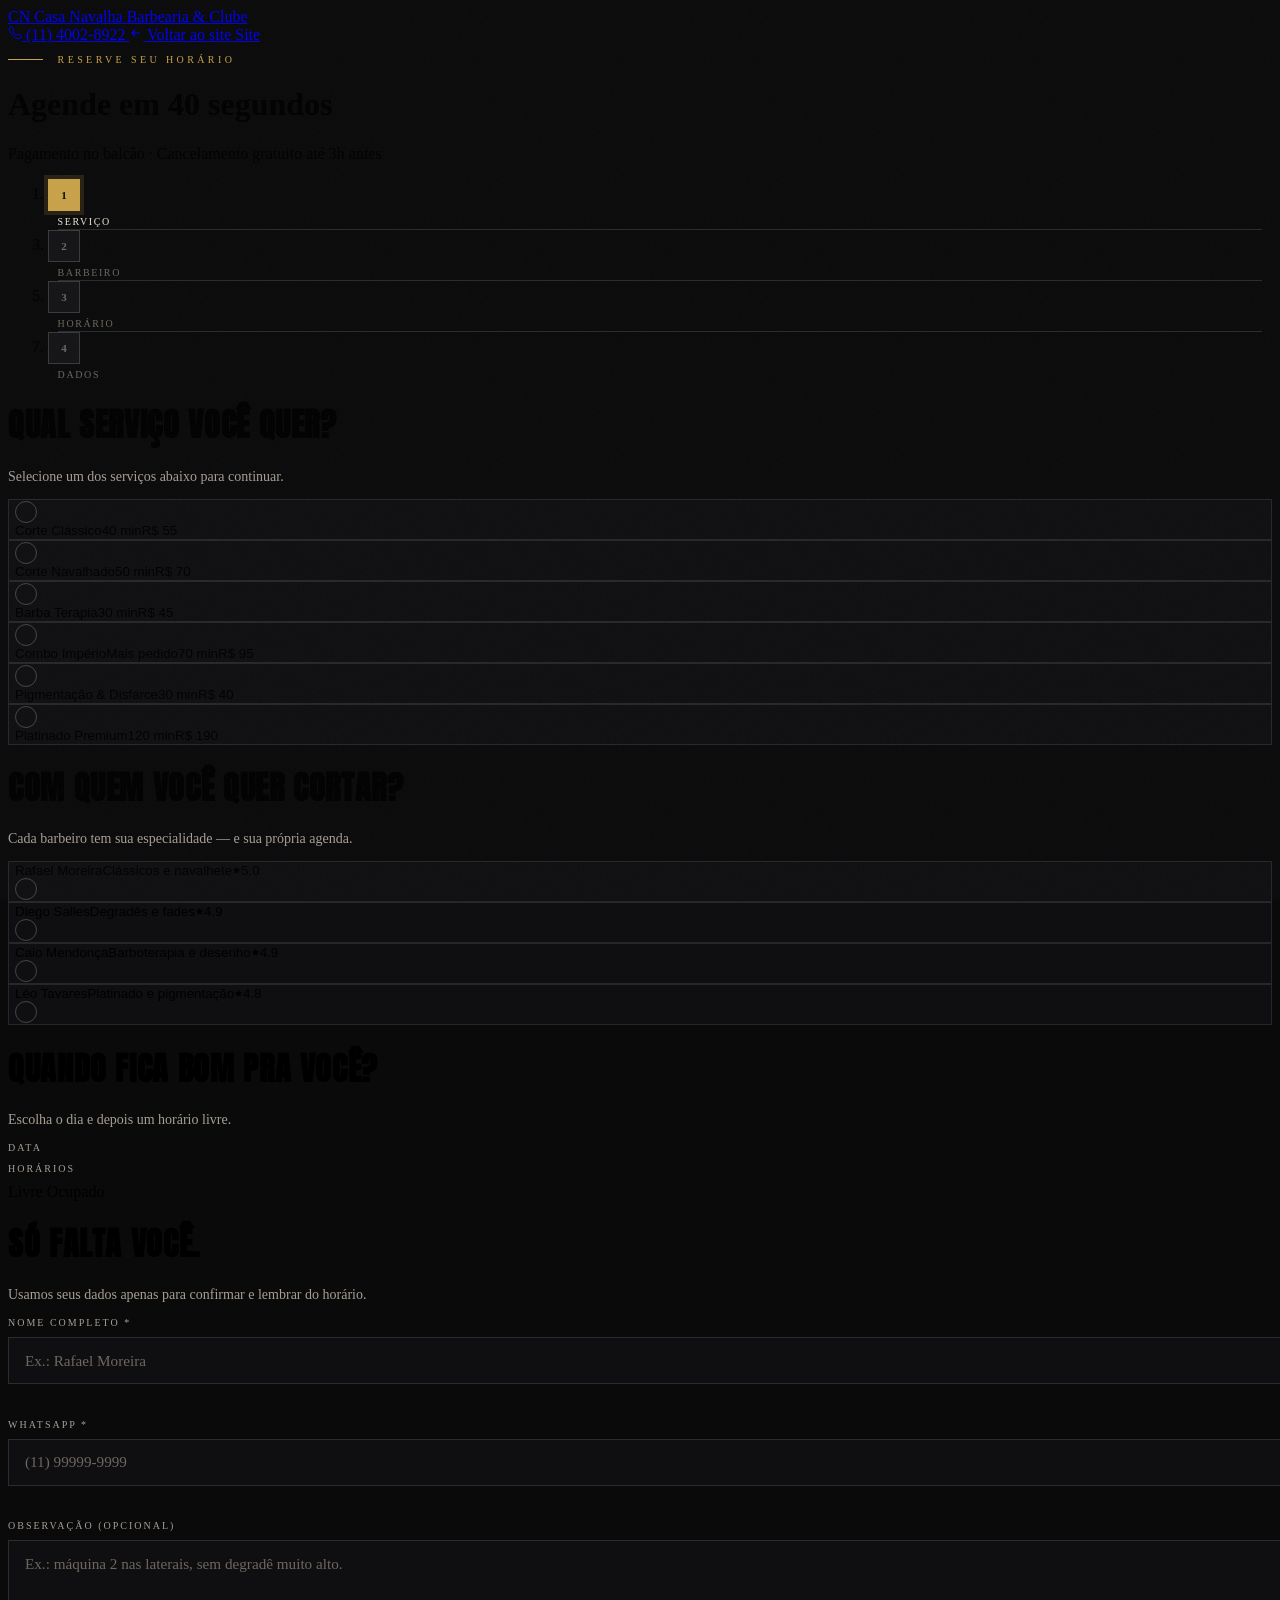
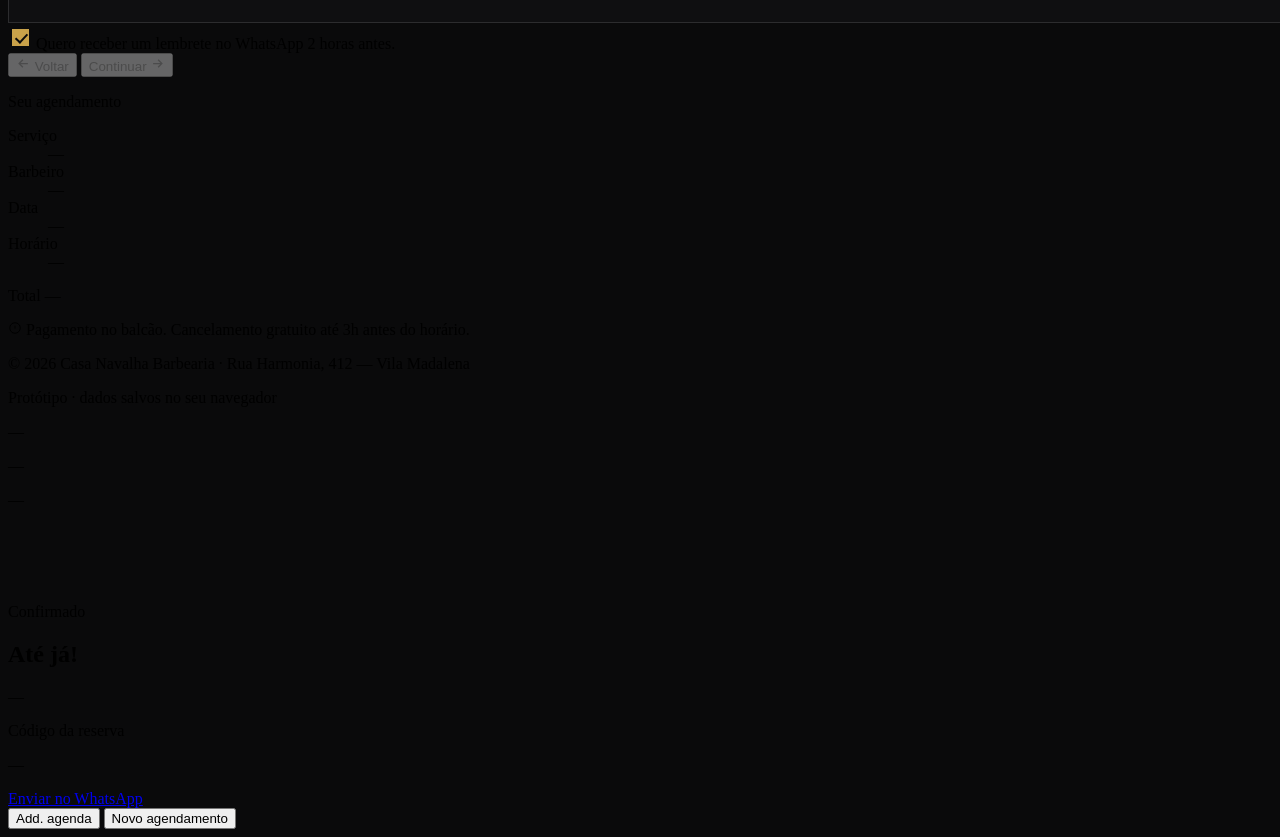
==== agendar.html @ e1ce0c09 "feat: adicionando erp" ====
<!DOCTYPE html>
<html lang="pt-BR" class="scroll-smooth">
<head>
<meta charset="UTF-8" />
<meta name="viewport" content="width=device-width, initial-scale=1, viewport-fit=cover" />
<meta name="theme-color" content="#0A0A0B" />

<title>Agendar horário — Casa Navalha</title>
<meta name="description" content="Reserve seu horário na Casa Navalha em menos de 40 segundos. Escolha serviço, barbeiro, dia e hora." />
<meta name="robots" content="noindex" />

<link rel="icon" href="data:image/svg+xml,%3Csvg xmlns='http://www.w3.org/2000/svg' viewBox='0 0 64 64'%3E%3Crect width='64' height='64' fill='%230A0A0B'/%3E%3Ctext x='32' y='45' font-family='Georgia,serif' font-size='32' font-weight='700' fill='%23C9A24A' text-anchor='middle'%3ECN%3C/text%3E%3C/svg%3E" />

<link rel="preconnect" href="https://fonts.googleapis.com" />
<link rel="preconnect" href="https://fonts.gstatic.com" crossorigin />
<link href="https://fonts.googleapis.com/css2?family=Anton&family=Cormorant+Garamond:ital,wght@0,400;0,600;1,400;1,600&family=Inter:wght@300;400;500;600;700&display=swap" rel="stylesheet" />

<script src="https://cdn.tailwindcss.com"></script>
<script>
  tailwind.config = {
    theme: {
      extend: {
        colors: {
          ink:  { DEFAULT: '#0A0A0B', 800: '#0F0F11', 700: '#141416', 600: '#1A191C', 500: '#232227' },
          bone: { DEFAULT: '#EDE6DA', dim: '#A79F94', faint: '#6E675E' },
          gold: { DEFAULT: '#C9A24A', light: '#E8CE8A', deep: '#8A6A22' },
          wine: '#5E241F'
        },
        fontFamily: {
          display: ['Anton', 'Haettenschweiler', 'Impact', 'sans-serif'],
          serif:   ['"Cormorant Garamond"', 'Georgia', 'serif'],
          sans:    ['Inter', 'system-ui', '-apple-system', 'sans-serif']
        },
        letterSpacing: { ultra: '0.34em', mega: '0.5em' },
        maxWidth: { shell: '1240px' }
      }
    }
  }
</script>

<link rel="stylesheet" href="assets/css/styles.css" />
</head>

<body class="bg-ink text-bone font-sans antialiased selection:bg-gold selection:text-ink">

<!-- ══════════════════════════════════════════════════════════════
     HEADER ENXUTO — a página de reserva não repete o menu do site
     ══════════════════════════════════════════════════════════════ -->
<header id="site-header" class="sticky top-0 z-50 bg-ink/90 backdrop-blur-md transition-all duration-500">
  <div class="pole h-[2px] w-full"></div>
  <div class="max-w-shell mx-auto px-5">
    <div class="flex items-center justify-between h-[70px] lg:h-[80px] gap-4">

      <a href="index.html" class="group flex items-center gap-3 shrink-0" aria-label="Voltar ao site da Casa Navalha">
        <span class="relative grid place-items-center w-10 h-10 border border-gold/40 group-hover:border-gold transition-colors">
          <span class="font-serif font-semibold text-gold text-lg leading-none">CN</span>
        </span>
        <span class="leading-none hidden sm:block">
          <span class="block font-display text-lg tracking-[0.14em] uppercase">Casa Navalha</span>
          <span class="block text-[9px] tracking-ultra uppercase text-bone-faint mt-1">Barbearia &amp; Clube</span>
        </span>
      </a>

      <div class="flex items-center gap-2 sm:gap-4">
        <a href="tel:+551140028922"
           class="hidden sm:inline-flex items-center gap-2 text-[11px] tracking-[0.18em] uppercase text-bone-dim hover:text-gold transition-colors">
          <svg width="14" height="14" viewBox="0 0 24 24" fill="none" stroke="currentColor" stroke-width="1.7"><path d="M22 16.9v3a2 2 0 01-2.2 2 19.8 19.8 0 01-8.6-3 19.5 19.5 0 01-6-6 19.8 19.8 0 01-3-8.7A2 2 0 014.1 2h3a2 2 0 012 1.7c.1 1 .4 1.9.7 2.8a2 2 0 01-.5 2.1L8.1 9.9a16 16 0 006 6l1.3-1.2a2 2 0 012.1-.5c.9.3 1.8.6 2.8.7a2 2 0 011.7 2z"/></svg>
          (11) 4002-8922
        </a>
        <a href="index.html"
           class="inline-flex items-center gap-2 px-4 py-2.5 border border-white/10 hover:border-gold/50 hover:text-gold text-[11px] tracking-[0.18em] uppercase text-bone-dim transition-colors">
          <svg width="14" height="14" viewBox="0 0 24 24" fill="none" stroke="currentColor" stroke-width="2"><path d="M19 12H5M11 18l-6-6 6-6"/></svg>
          <span class="hidden sm:inline">Voltar ao site</span>
          <span class="sm:hidden">Site</span>
        </a>
      </div>
    </div>
  </div>
  <div class="h-px bg-gradient-to-r from-transparent via-gold/25 to-transparent"></div>
</header>

<main class="relative overflow-hidden">
  <div class="absolute top-0 left-1/2 -translate-x-1/2 w-[900px] h-[800px] max-w-full rounded-full bg-gold/[0.045] blur-[130px] -z-10"></div>

  <div class="max-w-shell mx-auto px-5 py-12 lg:py-20">

    <!-- Título da página -->
    <div class="text-center max-w-2xl mx-auto mb-10 lg:mb-14">
      <p class="section-eyebrow justify-center">Reserve seu horário</p>
      <h1 class="font-display uppercase text-[clamp(2.2rem,6.5vw,4rem)] leading-[0.95] mt-5">
        Agende em <span class="text-gold">40 segundos</span>
      </h1>
      <p class="mt-5 text-sm text-bone-dim">
        Pagamento no balcão · Cancelamento gratuito até 3h antes
      </p>
    </div>

    <div class="grid lg:grid-cols-[1fr_360px] gap-6 lg:gap-8 items-start">

      <!-- ─── Coluna do formulário ───
           min-w-0 é essencial: sem isso o grid item assume min-width:auto
           e a faixa de datas estoura a largura em vez de rolar internamente. -->
      <div class="min-w-0 border border-white/10 bg-ink-700/60 backdrop-blur-sm">

        <!-- Trilha de progresso -->
        <div class="px-5 sm:px-8 pt-7 pb-6 border-b border-white/10">
          <ol id="stepper" class="flex items-center" aria-label="Etapas do agendamento"></ol>
        </div>

        <div class="px-5 sm:px-8 py-8 sm:py-10 min-h-[430px]">

          <!-- ETAPA 1 · Serviço -->
          <section class="step" data-step="1" aria-label="Etapa 1: escolha do serviço">
            <h2 class="step-title">Qual serviço você quer?</h2>
            <p class="step-sub">Selecione um dos serviços abaixo para continuar.</p>
            <div id="svc-list" class="mt-7 grid gap-2.5"></div>
          </section>

          <!-- ETAPA 2 · Barbeiro -->
          <section class="step hidden" data-step="2" aria-label="Etapa 2: escolha do barbeiro">
            <h2 class="step-title">Com quem você quer cortar?</h2>
            <p class="step-sub">Cada barbeiro tem sua especialidade — e sua própria agenda.</p>
            <div id="barber-list" class="mt-7 grid sm:grid-cols-2 gap-3"></div>
          </section>

          <!-- ETAPA 3 · Data e horário -->
          <section class="step hidden" data-step="3" aria-label="Etapa 3: data e horário">
            <h2 class="step-title">Quando fica bom pra você?</h2>
            <p class="step-sub" id="slot-sub">Escolha o dia e depois um horário livre.</p>

            <div class="mt-7">
              <p class="field-label">Data</p>
              <div id="date-strip" class="mt-3 flex gap-2.5 overflow-x-auto no-scrollbar snap-x pb-2 -mx-1 px-1"></div>
            </div>

            <div class="mt-8">
              <div class="flex items-center justify-between flex-wrap gap-3">
                <p class="field-label">Horários</p>
                <div class="flex items-center gap-4 text-[10px] tracking-[0.15em] uppercase text-bone-faint">
                  <span class="flex items-center gap-1.5"><i class="w-2.5 h-2.5 border border-gold/60"></i>Livre</span>
                  <span class="flex items-center gap-1.5"><i class="w-2.5 h-2.5 bg-white/10"></i>Ocupado</span>
                </div>
              </div>
              <div id="slot-grid" class="mt-3 grid grid-cols-3 sm:grid-cols-4 lg:grid-cols-5 gap-2"></div>
            </div>
          </section>

          <!-- ETAPA 4 · Dados do cliente -->
          <section class="step hidden" data-step="4" aria-label="Etapa 4: seus dados">
            <h2 class="step-title">Só falta você.</h2>
            <p class="step-sub">Usamos seus dados apenas para confirmar e lembrar do horário.</p>

            <form id="client-form" class="mt-7 grid gap-5" novalidate>
              <div>
                <label for="f-nome" class="field-label">Nome completo <span class="text-gold">*</span></label>
                <input id="f-nome" name="nome" type="text" autocomplete="name" placeholder="Ex.: Rafael Moreira" class="field" />
                <p class="field-error" data-error-for="nome"></p>
              </div>

              <div>
                <label for="f-tel" class="field-label">WhatsApp <span class="text-gold">*</span></label>
                <input id="f-tel" name="telefone" type="tel" inputmode="numeric" autocomplete="tel"
                       placeholder="(11) 99999-9999" maxlength="15" class="field" />
                <p class="field-error" data-error-for="telefone"></p>
              </div>

              <div>
                <label for="f-obs" class="field-label">Observação <span class="text-bone-faint normal-case tracking-normal">(opcional)</span></label>
                <textarea id="f-obs" name="obs" rows="3" placeholder="Ex.: máquina 2 nas laterais, sem degradê muito alto." class="field resize-none"></textarea>
              </div>

              <label class="flex items-start gap-3 cursor-pointer group">
                <input type="checkbox" id="f-lembrete" checked class="check-mark" />
                <span class="text-sm text-bone-dim group-hover:text-bone transition-colors">
                  Quero receber um lembrete no WhatsApp 2 horas antes.
                </span>
              </label>
            </form>
          </section>
        </div>

        <!-- Navegação do fluxo -->
        <div class="px-5 sm:px-8 py-5 border-t border-white/10 flex items-center justify-between gap-4">
          <button type="button" id="btn-prev"
                  class="inline-flex items-center gap-2 px-5 py-3 text-[11px] tracking-[0.2em] uppercase text-bone-dim hover:text-bone disabled:opacity-25 disabled:pointer-events-none transition-colors">
            <svg width="15" height="15" viewBox="0 0 24 24" fill="none" stroke="currentColor" stroke-width="2"><path d="M19 12H5M11 18l-6-6 6-6"/></svg>
            Voltar
          </button>

          <button type="button" id="btn-next"
                  class="btn-gold inline-flex items-center gap-2.5 px-7 py-3.5 bg-gold text-ink font-semibold text-[11px] tracking-[0.2em] uppercase disabled:opacity-30 disabled:pointer-events-none">
            <span id="btn-next-label">Continuar</span>
            <svg width="15" height="15" viewBox="0 0 24 24" fill="none" stroke="currentColor" stroke-width="2"><path d="M5 12h14M13 6l6 6-6 6"/></svg>
          </button>
        </div>
      </div>

      <!-- ─── Resumo lateral (desktop) ─── -->
      <aside class="hidden lg:block sticky top-28 border border-gold/20 bg-ink-800">
        <div class="pole h-[3px] w-full"></div>
        <div class="p-7">
          <p class="text-[10px] tracking-ultra uppercase text-gold mb-6">Seu agendamento</p>
          <dl id="summary" class="grid gap-4 text-sm"></dl>

          <div class="mt-7 pt-6 border-t border-dashed border-white/15 flex items-end justify-between">
            <span class="text-[10px] tracking-[0.2em] uppercase text-bone-faint">Total</span>
            <span id="summary-total" class="font-display text-3xl text-gold">—</span>
          </div>

          <p class="mt-6 flex items-start gap-2.5 text-xs text-bone-faint leading-relaxed">
            <svg class="shrink-0 mt-0.5 text-gold" width="14" height="14" viewBox="0 0 24 24" fill="none" stroke="currentColor" stroke-width="1.7"><circle cx="12" cy="12" r="9"/><path d="M12 8v5M12 16.5v.01"/></svg>
            Pagamento no balcão. Cancelamento gratuito até 3h antes do horário.
          </p>
        </div>
      </aside>
    </div>
  </div>
</main>

<!-- Rodapé enxuto -->
<footer class="border-t border-white/10 bg-ink mt-8">
  <div class="max-w-shell mx-auto px-5 py-8 flex flex-col sm:flex-row items-center justify-between gap-4 text-[11px] text-bone-faint">
    <p>© <span id="year">2026</span> Casa Navalha Barbearia · Rua Harmonia, 412 — Vila Madalena</p>
    <p class="tracking-[0.14em] uppercase">Protótipo · dados salvos no seu navegador</p>
  </div>
</footer>

<!-- Barra-resumo fixa (mobile) -->
<div id="booking-bar" class="fixed bottom-0 inset-x-0 z-30 lg:hidden translate-y-full transition-transform duration-500 bg-ink-700/95 backdrop-blur-md border-t border-gold/25">
  <div class="px-5 py-3 flex items-center justify-between gap-4">
    <div class="min-w-0">
      <p id="bar-title" class="text-xs text-bone truncate">—</p>
      <p id="bar-sub" class="text-[10px] tracking-[0.15em] uppercase text-bone-faint truncate mt-0.5">—</p>
    </div>
    <span id="bar-total" class="font-display text-xl text-gold shrink-0">—</span>
  </div>
</div>

<!-- ══════════════════════════════════════════════════════════════
     MODAL DE CONFIRMAÇÃO
     ══════════════════════════════════════════════════════════════ -->
<div id="confirm-modal" class="overlay fixed inset-0 z-[60] hidden" role="dialog" aria-modal="true" aria-labelledby="confirm-title">
  <div class="absolute inset-0 bg-ink/90 backdrop-blur-md" data-close-modal></div>

  <div class="relative h-full grid place-items-center p-4 overflow-y-auto">
    <div id="confirm-card" class="relative w-full max-w-md border border-gold/30 bg-ink-800 opacity-0 translate-y-6 scale-[0.97] transition-all duration-500 my-auto">
      <div class="pole h-[3px] w-full"></div>

      <!-- Partículas douradas do "sucesso" -->
      <div id="burst" class="pointer-events-none absolute top-20 left-1/2 -translate-x-1/2"></div>

      <div class="p-7 sm:p-9 text-center">
        <!-- Selo de sucesso animado -->
        <svg id="success-seal" class="mx-auto mb-6" width="74" height="74" viewBox="0 0 74 74" fill="none" aria-hidden="true">
          <circle class="ring" cx="37" cy="37" r="33" stroke="#C9A24A" stroke-width="1.5" stroke-linecap="round" />
          <path class="tick" d="M24 38.5l9 9 17.5-19" stroke="#C9A24A" stroke-width="2.6" stroke-linecap="round" stroke-linejoin="round" />
        </svg>

        <p class="text-[10px] tracking-ultra uppercase text-gold mb-3">Confirmado</p>
        <h2 id="confirm-title" class="font-display uppercase text-3xl sm:text-4xl leading-none mb-3">Até já!</h2>
        <p class="text-sm text-bone-dim leading-relaxed mb-7" id="confirm-msg">—</p>

        <dl id="confirm-details" class="text-left grid gap-3 text-sm border-y border-dashed border-white/15 py-6 mb-6"></dl>

        <p class="text-[10px] tracking-[0.2em] uppercase text-bone-faint">Código da reserva</p>
        <p id="confirm-code" class="font-display text-2xl tracking-[0.2em] text-gold mt-1.5 mb-7">—</p>

        <div class="grid gap-2.5">
          <a id="confirm-wa" href="#" target="_blank" rel="noopener"
             class="btn-gold inline-flex items-center justify-center gap-2.5 px-6 py-3.5 bg-gold text-ink font-semibold text-[11px] tracking-[0.2em] uppercase">
            Enviar no WhatsApp
          </a>
          <div class="grid grid-cols-2 gap-2.5">
            <button type="button" id="confirm-ics"
                    class="px-4 py-3 border border-white/15 hover:border-gold/50 text-[10px] tracking-[0.18em] uppercase text-bone-dim hover:text-bone transition-colors">
              Add. agenda
            </button>
            <button type="button" data-close-modal
                    class="px-4 py-3 border border-white/15 hover:border-gold/50 text-[10px] tracking-[0.18em] uppercase text-bone-dim hover:text-bone transition-colors">
              Novo agendamento
            </button>
          </div>
        </div>
      </div>
    </div>
  </div>
</div>

<!-- Área de notificações (toasts) -->
<div id="toasts" class="fixed bottom-5 left-1/2 -translate-x-1/2 z-[70] w-[min(94vw,26rem)] grid gap-2 pointer-events-none"></div>

<!-- ── Scripts do agendamento ── -->
<script src="assets/js/data.js"></script>
<script src="assets/js/store.js"></script>
<script src="assets/js/ui.js"></script>
<script src="assets/js/booking.js"></script>
<script>
  document.addEventListener('DOMContentLoaded', function () {
    CN.ui.init();       /* header, lazy, toasts, reveal */
    CN.booking.init();  /* fluxo de 4 etapas */
  });
</script>
</body>
</html>
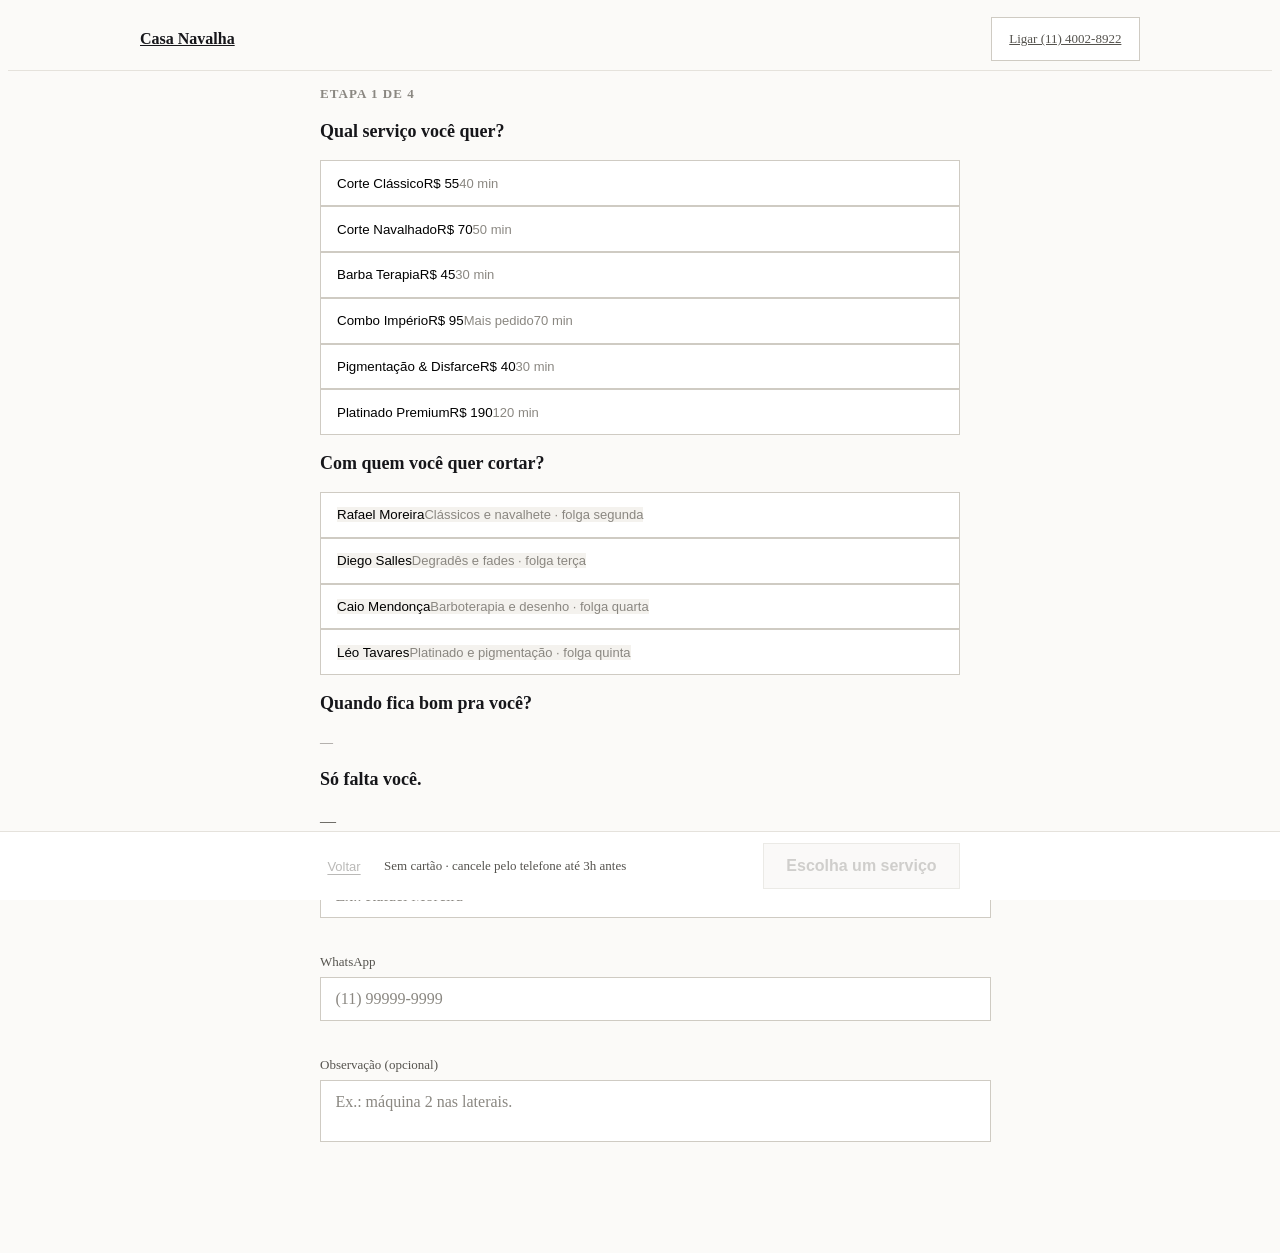
==== commit ac9e18e3: "FIX: correções em ui/ux" ====
--- a/agendar.html
+++ b/agendar.html
@@ -1,38 +1,31 @@
 <!DOCTYPE html>
-<html lang="pt-BR" class="scroll-smooth">
+<html lang="pt-BR">
 <head>
 <meta charset="UTF-8" />
 <meta name="viewport" content="width=device-width, initial-scale=1, viewport-fit=cover" />
-<meta name="theme-color" content="#0A0A0B" />
+<meta name="theme-color" content="#FBFAF8" />
 
 <title>Agendar horário — Casa Navalha</title>
-<meta name="description" content="Reserve seu horário na Casa Navalha em menos de 40 segundos. Escolha serviço, barbeiro, dia e hora." />
+<meta name="description" content="Reserve seu horário na Casa Navalha: escolha serviço, barbeiro, dia e hora." />
 <meta name="robots" content="noindex" />
 
-<link rel="icon" href="data:image/svg+xml,%3Csvg xmlns='http://www.w3.org/2000/svg' viewBox='0 0 64 64'%3E%3Crect width='64' height='64' fill='%230A0A0B'/%3E%3Ctext x='32' y='45' font-family='Georgia,serif' font-size='32' font-weight='700' fill='%23C9A24A' text-anchor='middle'%3ECN%3C/text%3E%3C/svg%3E" />
+<link rel="icon" href="data:image/svg+xml,%3Csvg xmlns='http://www.w3.org/2000/svg' viewBox='0 0 64 64'%3E%3Crect width='64' height='64' fill='%23FBFAF8'/%3E%3Ctext x='32' y='44' font-family='Inter,Helvetica,sans-serif' font-size='30' font-weight='600' fill='%2316161A' text-anchor='middle'%3ECN%3C/text%3E%3C/svg%3E" />
 
+<!-- O agendamento não carrega a serifada: é um formulário, não
+     uma vitrine. Uma família só. -->
 <link rel="preconnect" href="https://fonts.googleapis.com" />
 <link rel="preconnect" href="https://fonts.gstatic.com" crossorigin />
-<link href="https://fonts.googleapis.com/css2?family=Anton&family=Cormorant+Garamond:ital,wght@0,400;0,600;1,400;1,600&family=Inter:wght@300;400;500;600;700&display=swap" rel="stylesheet" />
+<link href="https://fonts.googleapis.com/css2?family=Inter:wght@400;500;600&display=swap" rel="stylesheet" />
 
 <script src="https://cdn.tailwindcss.com"></script>
 <script>
+  /* Tailwind só para layout; a aparência vem de assets/css/styles.css */
   tailwind.config = {
     theme: {
       extend: {
-        colors: {
-          ink:  { DEFAULT: '#0A0A0B', 800: '#0F0F11', 700: '#141416', 600: '#1A191C', 500: '#232227' },
-          bone: { DEFAULT: '#EDE6DA', dim: '#A79F94', faint: '#6E675E' },
-          gold: { DEFAULT: '#C9A24A', light: '#E8CE8A', deep: '#8A6A22' },
-          wine: '#5E241F'
-        },
         fontFamily: {
-          display: ['Anton', 'Haettenschweiler', 'Impact', 'sans-serif'],
-          serif:   ['"Cormorant Garamond"', 'Georgia', 'serif'],
-          sans:    ['Inter', 'system-ui', '-apple-system', 'sans-serif']
-        },
-        letterSpacing: { ultra: '0.34em', mega: '0.5em' },
-        maxWidth: { shell: '1240px' }
+          sans: ['Inter', 'system-ui', '-apple-system', 'Segoe UI', 'sans-serif']
+        }
       }
     }
   }
@@ -41,245 +34,127 @@
 <link rel="stylesheet" href="assets/css/styles.css" />
 </head>
 
-<body class="bg-ink text-bone font-sans antialiased selection:bg-gold selection:text-ink">
+<body class="font-sans antialiased">
 
 <!-- ══════════════════════════════════════════════════════════════
-     HEADER ENXUTO — a página de reserva não repete o menu do site
+     CABEÇALHO
+     A marca (que volta ao site) e o telefone. O telefone fica
+     visível e rotulado: a página promete cancelamento até 3h antes
+     e não existe rota de cancelamento no site — ligar É o
+     mecanismo dessa promessa.
      ══════════════════════════════════════════════════════════════ -->
-<header id="site-header" class="sticky top-0 z-50 bg-ink/90 backdrop-blur-md transition-all duration-500">
-  <div class="pole h-[2px] w-full"></div>
-  <div class="max-w-shell mx-auto px-5">
-    <div class="flex items-center justify-between h-[70px] lg:h-[80px] gap-4">
-
-      <a href="index.html" class="group flex items-center gap-3 shrink-0" aria-label="Voltar ao site da Casa Navalha">
-        <span class="relative grid place-items-center w-10 h-10 border border-gold/40 group-hover:border-gold transition-colors">
-          <span class="font-serif font-semibold text-gold text-lg leading-none">CN</span>
-        </span>
-        <span class="leading-none hidden sm:block">
-          <span class="block font-display text-lg tracking-[0.14em] uppercase">Casa Navalha</span>
-          <span class="block text-[9px] tracking-ultra uppercase text-bone-faint mt-1">Barbearia &amp; Clube</span>
-        </span>
-      </a>
-
-      <div class="flex items-center gap-2 sm:gap-4">
-        <a href="tel:+551140028922"
-           class="hidden sm:inline-flex items-center gap-2 text-[11px] tracking-[0.18em] uppercase text-bone-dim hover:text-gold transition-colors">
-          <svg width="14" height="14" viewBox="0 0 24 24" fill="none" stroke="currentColor" stroke-width="1.7"><path d="M22 16.9v3a2 2 0 01-2.2 2 19.8 19.8 0 01-8.6-3 19.5 19.5 0 01-6-6 19.8 19.8 0 01-3-8.7A2 2 0 014.1 2h3a2 2 0 012 1.7c.1 1 .4 1.9.7 2.8a2 2 0 01-.5 2.1L8.1 9.9a16 16 0 006 6l1.3-1.2a2 2 0 012.1-.5c.9.3 1.8.6 2.8.7a2 2 0 011.7 2z"/></svg>
-          (11) 4002-8922
-        </a>
-        <a href="index.html"
-           class="inline-flex items-center gap-2 px-4 py-2.5 border border-white/10 hover:border-gold/50 hover:text-gold text-[11px] tracking-[0.18em] uppercase text-bone-dim transition-colors">
-          <svg width="14" height="14" viewBox="0 0 24 24" fill="none" stroke="currentColor" stroke-width="2"><path d="M19 12H5M11 18l-6-6 6-6"/></svg>
-          <span class="hidden sm:inline">Voltar ao site</span>
-          <span class="sm:hidden">Site</span>
-        </a>
-      </div>
-    </div>
+<header class="topo">
+  <div class="topo__interno">
+    <a href="index.html" class="marca">Casa Navalha</a>
+    <a href="tel:+551140028922" class="btn tnum">Ligar (11) 4002-8922</a>
   </div>
-  <div class="h-px bg-gradient-to-r from-transparent via-gold/25 to-transparent"></div>
 </header>
 
-<main class="relative overflow-hidden">
-  <div class="absolute top-0 left-1/2 -translate-x-1/2 w-[900px] h-[800px] max-w-full rounded-full bg-gold/[0.045] blur-[130px] -z-10"></div>
+<main class="shell shell--estreito com-barra pt-8">
 
-  <div class="max-w-shell mx-auto px-5 py-12 lg:py-20">
+  <p class="rotulo" id="etapa-contador">Etapa 1 de 4</p>
 
-    <!-- Título da página -->
-    <div class="text-center max-w-2xl mx-auto mb-10 lg:mb-14">
-      <p class="section-eyebrow justify-center">Reserve seu horário</p>
-      <h1 class="font-display uppercase text-[clamp(2.2rem,6.5vw,4rem)] leading-[0.95] mt-5">
-        Agende em <span class="text-gold">40 segundos</span>
-      </h1>
-      <p class="mt-5 text-sm text-bone-dim">
-        Pagamento no balcão · Cancelamento gratuito até 3h antes
-      </p>
-    </div>
+  <!-- ETAPA 1 · Serviço -->
+  <section class="step mt-3" data-step="1" aria-label="Etapa 1: escolha do serviço">
+    <h1 class="pergunta">Qual serviço você quer?</h1>
+    <div id="svc-list" class="mt-5 grid gap-2"></div>
+  </section>
 
-    <div class="grid lg:grid-cols-[1fr_360px] gap-6 lg:gap-8 items-start">
+  <!-- ETAPA 2 · Barbeiro -->
+  <section class="step hidden mt-3" data-step="2" aria-label="Etapa 2: escolha do barbeiro">
+    <h1 class="pergunta">Com quem você quer cortar?</h1>
+    <div id="barber-list" class="mt-5 grid gap-2"></div>
+  </section>
 
-      <!-- ─── Coluna do formulário ───
-           min-w-0 é essencial: sem isso o grid item assume min-width:auto
-           e a faixa de datas estoura a largura em vez de rolar internamente. -->
-      <div class="min-w-0 border border-white/10 bg-ink-700/60 backdrop-blur-sm">
+  <!-- ETAPA 3 · Data e horário -->
+  <section class="step hidden mt-3" data-step="3" aria-label="Etapa 3: data e horário">
+    <h1 class="pergunta" id="pergunta-horario">Quando fica bom pra você?</h1>
 
-        <!-- Trilha de progresso -->
-        <div class="px-5 sm:px-8 pt-7 pb-6 border-b border-white/10">
-          <ol id="stepper" class="flex items-center" aria-label="Etapas do agendamento"></ol>
-        </div>
+    <!-- Serviço e duração: a etapa 1 está oculta quando esta renderiza,
+         então este é o único lugar onde o cliente vê quanto tempo o
+         serviço trava — e serviços vão de 30 a 120 min. -->
+    <p class="fraco mt-1" id="slot-sub">—</p>
 
-        <div class="px-5 sm:px-8 py-8 sm:py-10 min-h-[430px]">
+    <div id="date-strip" class="mt-5 flex gap-2 overflow-x-auto no-scrollbar snap-x pb-1"></div>
+    <div id="slot-grid" class="mt-5 grid grid-cols-3 sm:grid-cols-4 gap-2"></div>
+  </section>
 
-          <!-- ETAPA 1 · Serviço -->
-          <section class="step" data-step="1" aria-label="Etapa 1: escolha do serviço">
-            <h2 class="step-title">Qual serviço você quer?</h2>
-            <p class="step-sub">Selecione um dos serviços abaixo para continuar.</p>
-            <div id="svc-list" class="mt-7 grid gap-2.5"></div>
-          </section>
+  <!-- ETAPA 4 · Dados do cliente -->
+  <section class="step hidden mt-3" data-step="4" aria-label="Etapa 4: seus dados">
+    <h1 class="pergunta">Só falta você.</h1>
 
-          <!-- ETAPA 2 · Barbeiro -->
-          <section class="step hidden" data-step="2" aria-label="Etapa 2: escolha do barbeiro">
-            <h2 class="step-title">Com quem você quer cortar?</h2>
-            <p class="step-sub">Cada barbeiro tem sua especialidade — e sua própria agenda.</p>
-            <div id="barber-list" class="mt-7 grid sm:grid-cols-2 gap-3"></div>
-          </section>
+    <!-- A revisão completa aparece uma vez, no único momento em que
+         revisar é uma decisão. Antes ela ficava permanente numa
+         coluna lateral e repetida numa barra fixa. -->
+    <p class="apoio mt-2" id="revisao">—</p>
 
-          <!-- ETAPA 3 · Data e horário -->
-          <section class="step hidden" data-step="3" aria-label="Etapa 3: data e horário">
-            <h2 class="step-title">Quando fica bom pra você?</h2>
-            <p class="step-sub" id="slot-sub">Escolha o dia e depois um horário livre.</p>
-
-            <div class="mt-7">
-              <p class="field-label">Data</p>
-              <div id="date-strip" class="mt-3 flex gap-2.5 overflow-x-auto no-scrollbar snap-x pb-2 -mx-1 px-1"></div>
-            </div>
-
-            <div class="mt-8">
-              <div class="flex items-center justify-between flex-wrap gap-3">
-                <p class="field-label">Horários</p>
-                <div class="flex items-center gap-4 text-[10px] tracking-[0.15em] uppercase text-bone-faint">
-                  <span class="flex items-center gap-1.5"><i class="w-2.5 h-2.5 border border-gold/60"></i>Livre</span>
-                  <span class="flex items-center gap-1.5"><i class="w-2.5 h-2.5 bg-white/10"></i>Ocupado</span>
-                </div>
-              </div>
-              <div id="slot-grid" class="mt-3 grid grid-cols-3 sm:grid-cols-4 lg:grid-cols-5 gap-2"></div>
-            </div>
-          </section>
-
-          <!-- ETAPA 4 · Dados do cliente -->
-          <section class="step hidden" data-step="4" aria-label="Etapa 4: seus dados">
-            <h2 class="step-title">Só falta você.</h2>
-            <p class="step-sub">Usamos seus dados apenas para confirmar e lembrar do horário.</p>
-
-            <form id="client-form" class="mt-7 grid gap-5" novalidate>
-              <div>
-                <label for="f-nome" class="field-label">Nome completo <span class="text-gold">*</span></label>
-                <input id="f-nome" name="nome" type="text" autocomplete="name" placeholder="Ex.: Rafael Moreira" class="field" />
-                <p class="field-error" data-error-for="nome"></p>
-              </div>
-
-              <div>
-                <label for="f-tel" class="field-label">WhatsApp <span class="text-gold">*</span></label>
-                <input id="f-tel" name="telefone" type="tel" inputmode="numeric" autocomplete="tel"
-                       placeholder="(11) 99999-9999" maxlength="15" class="field" />
-                <p class="field-error" data-error-for="telefone"></p>
-              </div>
-
-              <div>
-                <label for="f-obs" class="field-label">Observação <span class="text-bone-faint normal-case tracking-normal">(opcional)</span></label>
-                <textarea id="f-obs" name="obs" rows="3" placeholder="Ex.: máquina 2 nas laterais, sem degradê muito alto." class="field resize-none"></textarea>
-              </div>
-
-              <label class="flex items-start gap-3 cursor-pointer group">
-                <input type="checkbox" id="f-lembrete" checked class="check-mark" />
-                <span class="text-sm text-bone-dim group-hover:text-bone transition-colors">
-                  Quero receber um lembrete no WhatsApp 2 horas antes.
-                </span>
-              </label>
-            </form>
-          </section>
-        </div>
-
-        <!-- Navegação do fluxo -->
-        <div class="px-5 sm:px-8 py-5 border-t border-white/10 flex items-center justify-between gap-4">
-          <button type="button" id="btn-prev"
-                  class="inline-flex items-center gap-2 px-5 py-3 text-[11px] tracking-[0.2em] uppercase text-bone-dim hover:text-bone disabled:opacity-25 disabled:pointer-events-none transition-colors">
-            <svg width="15" height="15" viewBox="0 0 24 24" fill="none" stroke="currentColor" stroke-width="2"><path d="M19 12H5M11 18l-6-6 6-6"/></svg>
-            Voltar
-          </button>
-
-          <button type="button" id="btn-next"
-                  class="btn-gold inline-flex items-center gap-2.5 px-7 py-3.5 bg-gold text-ink font-semibold text-[11px] tracking-[0.2em] uppercase disabled:opacity-30 disabled:pointer-events-none">
-            <span id="btn-next-label">Continuar</span>
-            <svg width="15" height="15" viewBox="0 0 24 24" fill="none" stroke="currentColor" stroke-width="2"><path d="M5 12h14M13 6l6 6-6 6"/></svg>
-          </button>
-        </div>
+    <form id="client-form" class="mt-5 grid gap-4" novalidate>
+      <div>
+        <label for="f-nome" class="field-label">Nome completo</label>
+        <input id="f-nome" name="nome" type="text" autocomplete="name" placeholder="Ex.: Rafael Moreira" class="field" />
+        <p class="field-error" data-error-for="nome"></p>
       </div>
 
-      <!-- ─── Resumo lateral (desktop) ─── -->
-      <aside class="hidden lg:block sticky top-28 border border-gold/20 bg-ink-800">
-        <div class="pole h-[3px] w-full"></div>
-        <div class="p-7">
-          <p class="text-[10px] tracking-ultra uppercase text-gold mb-6">Seu agendamento</p>
-          <dl id="summary" class="grid gap-4 text-sm"></dl>
+      <div>
+        <label for="f-tel" class="field-label">WhatsApp</label>
+        <input id="f-tel" name="telefone" type="tel" inputmode="numeric" autocomplete="tel"
+               placeholder="(11) 99999-9999" maxlength="15" class="field tnum" />
+        <p class="field-error" data-error-for="telefone"></p>
+      </div>
 
-          <div class="mt-7 pt-6 border-t border-dashed border-white/15 flex items-end justify-between">
-            <span class="text-[10px] tracking-[0.2em] uppercase text-bone-faint">Total</span>
-            <span id="summary-total" class="font-display text-3xl text-gold">—</span>
-          </div>
-
-          <p class="mt-6 flex items-start gap-2.5 text-xs text-bone-faint leading-relaxed">
-            <svg class="shrink-0 mt-0.5 text-gold" width="14" height="14" viewBox="0 0 24 24" fill="none" stroke="currentColor" stroke-width="1.7"><circle cx="12" cy="12" r="9"/><path d="M12 8v5M12 16.5v.01"/></svg>
-            Pagamento no balcão. Cancelamento gratuito até 3h antes do horário.
-          </p>
-        </div>
-      </aside>
-    </div>
-  </div>
+      <div>
+        <label for="f-obs" class="field-label">Observação (opcional)</label>
+        <textarea id="f-obs" name="obs" rows="2" placeholder="Ex.: máquina 2 nas laterais." class="field" style="resize:none"></textarea>
+      </div>
+    </form>
+  </section>
 </main>
 
-<!-- Rodapé enxuto -->
-<footer class="border-t border-white/10 bg-ink mt-8">
-  <div class="max-w-shell mx-auto px-5 py-8 flex flex-col sm:flex-row items-center justify-between gap-4 text-[11px] text-bone-faint">
-    <p>© <span id="year">2026</span> Casa Navalha Barbearia · Rua Harmonia, 412 — Vila Madalena</p>
-    <p class="tracking-[0.14em] uppercase">Protótipo · dados salvos no seu navegador</p>
-  </div>
-</footer>
+<!-- ══════════════════════════════════════════════════════════════
+     BARRA DE AÇÃO
+     Único elemento com o acento na tela. Fica fixa embaixo, onde a
+     mão está, e leva o resumo como sua própria legenda.
+     ══════════════════════════════════════════════════════════════ -->
+<div class="acao-barra">
+  <div class="acao-barra__interno">
+    <button type="button" id="btn-prev" class="btn btn--quiet" disabled>Voltar</button>
 
-<!-- Barra-resumo fixa (mobile) -->
-<div id="booking-bar" class="fixed bottom-0 inset-x-0 z-30 lg:hidden translate-y-full transition-transform duration-500 bg-ink-700/95 backdrop-blur-md border-t border-gold/25">
-  <div class="px-5 py-3 flex items-center justify-between gap-4">
-    <div class="min-w-0">
-      <p id="bar-title" class="text-xs text-bone truncate">—</p>
-      <p id="bar-sub" class="text-[10px] tracking-[0.15em] uppercase text-bone-faint truncate mt-0.5">—</p>
-    </div>
-    <span id="bar-total" class="font-display text-xl text-gold shrink-0">—</span>
+    <p class="acao-barra__resumo" id="barra-resumo">Sem cartão · cancele pelo WhatsApp até 3h antes</p>
+
+    <button type="button" id="btn-next" class="btn btn--primary" disabled>
+      <span id="btn-next-label">Escolha um serviço</span>
+    </button>
   </div>
 </div>
 
 <!-- ══════════════════════════════════════════════════════════════
      MODAL DE CONFIRMAÇÃO
+     Herói: data e hora — o único dado que cria obrigação no mundo
+     real. Ação primária: enviar no WhatsApp, porque num protótipo
+     estático o localStorage do cliente nunca encontra o do painel:
+     essa mensagem é o único caminho até a barbearia.
      ══════════════════════════════════════════════════════════════ -->
-<div id="confirm-modal" class="overlay fixed inset-0 z-[60] hidden" role="dialog" aria-modal="true" aria-labelledby="confirm-title">
-  <div class="absolute inset-0 bg-ink/90 backdrop-blur-md" data-close-modal></div>
+<div id="confirm-modal" class="overlay hidden" role="dialog" aria-modal="true" aria-labelledby="confirm-quando">
+  <div class="overlay__backdrop" data-close-modal></div>
 
-  <div class="relative h-full grid place-items-center p-4 overflow-y-auto">
-    <div id="confirm-card" class="relative w-full max-w-md border border-gold/30 bg-ink-800 opacity-0 translate-y-6 scale-[0.97] transition-all duration-500 my-auto">
-      <div class="pole h-[3px] w-full"></div>
+  <div class="overlay__wrap">
+    <div class="overlay__card p-6">
+      <p class="rotulo">Horário reservado</p>
+      <p id="confirm-quando" class="t1 mt-1 tnum">—</p>
+      <p id="confirm-detalhe" class="apoio mt-2">—</p>
 
-      <!-- Partículas douradas do "sucesso" -->
-      <div id="burst" class="pointer-events-none absolute top-20 left-1/2 -translate-x-1/2"></div>
+      <p class="mt-5 pt-5 border-t" style="border-color:var(--line)">
+        <a id="confirm-mapa" href="#" target="_blank" rel="noopener" class="underline underline-offset-4">—</a>
+      </p>
+      <p class="fraco mt-1">Chegue 5 minutos antes.</p>
 
-      <div class="p-7 sm:p-9 text-center">
-        <!-- Selo de sucesso animado -->
-        <svg id="success-seal" class="mx-auto mb-6" width="74" height="74" viewBox="0 0 74 74" fill="none" aria-hidden="true">
-          <circle class="ring" cx="37" cy="37" r="33" stroke="#C9A24A" stroke-width="1.5" stroke-linecap="round" />
-          <path class="tick" d="M24 38.5l9 9 17.5-19" stroke="#C9A24A" stroke-width="2.6" stroke-linecap="round" stroke-linejoin="round" />
-        </svg>
-
-        <p class="text-[10px] tracking-ultra uppercase text-gold mb-3">Confirmado</p>
-        <h2 id="confirm-title" class="font-display uppercase text-3xl sm:text-4xl leading-none mb-3">Até já!</h2>
-        <p class="text-sm text-bone-dim leading-relaxed mb-7" id="confirm-msg">—</p>
-
-        <dl id="confirm-details" class="text-left grid gap-3 text-sm border-y border-dashed border-white/15 py-6 mb-6"></dl>
-
-        <p class="text-[10px] tracking-[0.2em] uppercase text-bone-faint">Código da reserva</p>
-        <p id="confirm-code" class="font-display text-2xl tracking-[0.2em] text-gold mt-1.5 mb-7">—</p>
-
-        <div class="grid gap-2.5">
-          <a id="confirm-wa" href="#" target="_blank" rel="noopener"
-             class="btn-gold inline-flex items-center justify-center gap-2.5 px-6 py-3.5 bg-gold text-ink font-semibold text-[11px] tracking-[0.2em] uppercase">
-            Enviar no WhatsApp
-          </a>
-          <div class="grid grid-cols-2 gap-2.5">
-            <button type="button" id="confirm-ics"
-                    class="px-4 py-3 border border-white/15 hover:border-gold/50 text-[10px] tracking-[0.18em] uppercase text-bone-dim hover:text-bone transition-colors">
-              Add. agenda
-            </button>
-            <button type="button" data-close-modal
-                    class="px-4 py-3 border border-white/15 hover:border-gold/50 text-[10px] tracking-[0.18em] uppercase text-bone-dim hover:text-bone transition-colors">
-              Novo agendamento
-            </button>
-          </div>
+      <div class="mt-6 grid gap-2">
+        <a id="confirm-wa" href="#" target="_blank" rel="noopener" class="btn btn--primary">
+          Enviar no WhatsApp
+        </a>
+        <div class="flex items-center justify-between">
+          <button type="button" id="confirm-ics" class="btn btn--quiet">Adicionar à agenda</button>
+          <button type="button" data-close-modal class="btn btn--quiet">Novo agendamento</button>
         </div>
       </div>
     </div>
@@ -287,7 +162,7 @@
 </div>
 
 <!-- Área de notificações (toasts) -->
-<div id="toasts" class="fixed bottom-5 left-1/2 -translate-x-1/2 z-[70] w-[min(94vw,26rem)] grid gap-2 pointer-events-none"></div>
+<div id="toasts" class="fixed bottom-24 left-1/2 -translate-x-1/2 z-[70] w-[min(94vw,24rem)] grid gap-2 pointer-events-none"></div>
 
 <!-- ── Scripts do agendamento ── -->
 <script src="assets/js/data.js"></script>
@@ -296,7 +171,7 @@
 <script src="assets/js/booking.js"></script>
 <script>
   document.addEventListener('DOMContentLoaded', function () {
-    CN.ui.init();       /* header, lazy, toasts, reveal */
+    CN.ui.init();       /* lazy-load de imagens e toasts */
     CN.booking.init();  /* fluxo de 4 etapas */
   });
 </script>
--- a/assets/css/styles.css
+++ b/assets/css/styles.css
@@ -0,0 +1,407 @@
+/* ============================================================
+   CASA NAVALHA — Estilo do SITE
+   Usado por index.html (institucional) e agendar.html (reserva).
+   O painel tem folha própria (assets/css/dashboard.css).
+
+   Direção visual: CLARO E NEUTRO.
+   Fundo off-white, texto quase preto, UM acento. O acento marca
+   a ação primária da tela — e nada mais. Antes ele aparecia
+   cerca de 25 vezes só no agendamento; um acento usado 25 vezes
+   não marca coisa nenhuma.
+
+   Duas famílias, no total do projeto:
+   - Inter em tudo, inclusive nos números;
+   - Cormorant Garamond só nos títulos do institucional, que é
+     onde a marca ainda precisa de uma voz. O painel e o
+     agendamento não carregam a serifada.
+   ============================================================ */
+
+:root {
+  color-scheme: light;
+
+  /* Superfícies */
+  --paper:    #FBFAF8;
+  --surface:  #FFFFFF;
+  --sunken:   #F4F2EE;
+
+  /* Traços */
+  --line:     #E5E2DC;
+  --line-2:   #CFCBC3;
+
+  /* Texto — três degraus, e só três */
+  --ink:      #16161A;
+  --ink-2:    #55534E;
+  --ink-3:    #8A8781;
+
+  /* Acento único */
+  --accent:       #1F5C4C;
+  --accent-hover: #17483B;
+  --on-accent:    #FFFFFF;
+
+  /* Escala tipográfica — quatro degraus */
+  --t1: clamp(1.75rem, 4.5vw, 2.5rem);   /* título de página / herói */
+  --t2: 1.125rem;                        /* título de bloco */
+  --t3: 1rem;                            /* corpo */
+  --t4: 0.8125rem;                       /* rótulo e apoio */
+
+  --ease: cubic-bezier(0.22, 0.61, 0.36, 1);
+}
+
+/* ---------- Base ---------- */
+
+html { -webkit-tap-highlight-color: transparent; }
+
+body {
+  background: var(--paper);
+  color: var(--ink);
+  font-size: var(--t3);
+  line-height: 1.5;
+  overflow-x: hidden;
+}
+
+.tnum { font-variant-numeric: tabular-nums; }
+
+::-webkit-scrollbar { width: 10px; height: 10px; }
+::-webkit-scrollbar-track { background: var(--paper); }
+::-webkit-scrollbar-thumb { background: var(--line-2); border: 2px solid var(--paper); border-radius: 8px; }
+::-webkit-scrollbar-thumb:hover { background: var(--ink-3); }
+
+.no-scrollbar { scrollbar-width: none; -ms-overflow-style: none; }
+.no-scrollbar::-webkit-scrollbar { display: none; }
+
+:focus-visible { outline: 2px solid var(--accent); outline-offset: 3px; }
+
+section[id] { scroll-margin-top: 80px; }
+body.is-locked { overflow: hidden; }
+
+/* ---------- Tipografia ---------- */
+
+/* Serifada só aqui: título de página e de bloco no institucional */
+.serif {
+  font-family: 'Cormorant Garamond', Georgia, serif;
+  font-weight: 600;
+  letter-spacing: -0.01em;
+}
+
+.t1 { font-size: var(--t1); line-height: 1.1; }
+.t2 { font-size: var(--t2); font-weight: 600; line-height: 1.3; }
+
+/* Rótulo curto — único lugar com caixa alta e letter-spacing.
+   Nunca numa frase.                                          */
+.rotulo {
+  font-size: var(--t4);
+  font-weight: 600;
+  letter-spacing: 0.08em;
+  text-transform: uppercase;
+  color: var(--ink-3);
+}
+
+.apoio { color: var(--ink-2); }
+.fraco { color: var(--ink-3); font-size: var(--t4); }
+
+/* ---------- Botões ---------- */
+
+.btn {
+  display: inline-flex;
+  align-items: center;
+  justify-content: center;
+  gap: 0.5rem;
+  padding: 0.7rem 1.1rem;
+  border: 1px solid var(--line-2);
+  background: var(--surface);
+  color: var(--ink-2);
+  font-size: var(--t4);
+  font-weight: 500;
+  white-space: nowrap;
+  transition: border-color 0.18s var(--ease), color 0.18s var(--ease);
+}
+.btn:hover { color: var(--ink); border-color: var(--ink-3); }
+.btn:disabled { opacity: 0.4; pointer-events: none; }
+
+/* AÇÃO PRIMÁRIA — o único elemento com o acento em cada tela */
+.btn--primary {
+  background: var(--accent);
+  border-color: var(--accent);
+  color: var(--on-accent);
+  font-weight: 600;
+  font-size: var(--t3);
+  padding: 0.8rem 1.4rem;
+}
+.btn--primary:hover { background: var(--accent-hover); border-color: var(--accent-hover); }
+/* Desabilitado precisa DIZER o que falta, não ser uma placa apagada:
+   o rótulo do botão é trocado por instrução em booking.js.        */
+.btn--primary:disabled { background: var(--sunken); border-color: var(--line-2); color: var(--ink-3); }
+
+.btn--quiet {
+  border-color: transparent;
+  background: transparent;
+  color: var(--ink-2);
+  text-decoration: underline;
+  text-underline-offset: 3px;
+  padding: 0.7rem 0.4rem;
+}
+.btn--quiet:hover { color: var(--ink); }
+
+/* ---------- Cabeçalho do site ---------- */
+
+.topo {
+  position: sticky;
+  top: 0;
+  z-index: 40;
+  background: var(--paper);
+  border-bottom: 1px solid var(--line);
+}
+.topo__interno {
+  max-width: 1000px;
+  margin: 0 auto;
+  padding: 0 1.25rem;
+  height: 62px;
+  display: flex;
+  align-items: center;
+  justify-content: space-between;
+  gap: 1rem;
+}
+.marca { font-weight: 600; font-size: var(--t3); color: var(--ink); }
+
+.shell { max-width: 1000px; margin: 0 auto; padding: 0 1.25rem; }
+.shell--estreito { max-width: 640px; }
+
+/* ---------- Institucional ---------- */
+
+.secao { padding: 3.5rem 0; border-top: 1px solid var(--line); }
+.secao:first-of-type { border-top: 0; }
+
+/* Linha de serviço: a informação herói do institucional.
+   Nome, uma linha de diferença, preço e duração — e a linha
+   inteira leva ao agendamento com o serviço pré-escolhido.  */
+.svc-linha {
+  display: grid;
+  grid-template-columns: 1fr auto;
+  gap: 0.25rem 1.5rem;
+  align-items: baseline;
+  padding: 1.1rem 0;
+  border-bottom: 1px solid var(--line);
+}
+.svc-linha:last-child { border-bottom: 0; }
+.svc-linha:hover .svc-linha__nome { text-decoration: underline; text-underline-offset: 3px; }
+.svc-linha__nome  { font-weight: 500; }
+.svc-linha__preco { font-size: var(--t2); font-weight: 600; font-variant-numeric: tabular-nums; }
+.svc-linha__desc  { grid-column: 1; color: var(--ink-2); font-size: var(--t4); }
+.svc-linha__dur   { grid-column: 2; text-align: right; color: var(--ink-3); font-size: var(--t4); }
+
+/* Barbeiro: foto pequena, nome, especialidade e folga.
+   A folga fica porque no agendamento o motivo de um dia
+   bloqueado só existe como tooltip — que não abre no toque. */
+.barbeiro { display: flex; gap: 1rem; align-items: flex-start; padding: 1rem 0; border-bottom: 1px solid var(--line); }
+.barbeiro:last-child { border-bottom: 0; }
+.barbeiro__foto {
+  width: 56px; height: 56px;
+  flex-shrink: 0;
+  object-fit: cover;
+  filter: grayscale(1);
+  background: var(--sunken);
+}
+
+.galeria { display: grid; grid-template-columns: repeat(3, 1fr); gap: 0.75rem; }
+.galeria img { width: 100%; aspect-ratio: 1; object-fit: cover; background: var(--sunken); filter: grayscale(1); }
+@media (max-width: 640px) { .galeria { grid-template-columns: 1fr; } }
+
+.rodape { border-top: 1px solid var(--line); padding: 1.75rem 0; color: var(--ink-3); font-size: var(--t4); }
+
+/* ---------- Fluxo de agendamento ---------- */
+
+/* A pergunta da etapa — uma linha, em peso, não em caixa alta */
+.pergunta { font-size: var(--t2); font-weight: 600; }
+
+/* Opção selecionável (serviço, barbeiro).
+   Seleção é traço em tinta, não cor: o acento é da ação.   */
+.opt {
+  display: block;
+  width: 100%;
+  text-align: left;
+  padding: 0.9rem 1rem;
+  border: 1px solid var(--line-2);
+  background: var(--surface);
+  transition: border-color 0.18s var(--ease), box-shadow 0.18s var(--ease);
+}
+.opt:hover:not(:disabled) { border-color: var(--ink-3); }
+.opt.is-selected { border-color: var(--ink); box-shadow: inset 0 0 0 1px var(--ink); }
+.opt:disabled { opacity: 0.4; cursor: not-allowed; }
+
+/* Chip de data (faixa horizontal rolável) */
+.day-chip {
+  flex-shrink: 0;
+  scroll-snap-align: start;
+  width: 58px;
+  padding: 0.6rem 0;
+  text-align: center;
+  border: 1px solid var(--line-2);
+  background: var(--surface);
+  color: var(--ink-2);
+  transition: border-color 0.18s var(--ease);
+}
+.day-chip:hover:not(:disabled) { border-color: var(--ink-3); }
+.day-chip.is-selected { background: var(--ink); border-color: var(--ink); color: var(--paper); }
+.day-chip.is-selected .day-chip__dow,
+.day-chip.is-selected .day-chip__mes { color: rgba(251, 250, 248, 0.7); }
+.day-chip:disabled { opacity: 0.35; cursor: not-allowed; }
+.day-chip__dow { display: block; font-size: var(--t4); color: var(--ink-3); }
+.day-chip__num { display: block; font-size: var(--t2); font-weight: 600; line-height: 1.2; font-variant-numeric: tabular-nums; }
+/* O mês aparece só no primeiro chip de cada mês: a janela é de 21
+   dias e cruza a virada, então some-lo por inteiro faria alguém
+   marcar 3 de outubro achando que era 3 de setembro.            */
+.day-chip__mes { display: block; font-size: var(--t4); color: var(--ink-3); min-height: 1.2em; }
+
+/* Horário */
+.slot {
+  padding: 0.6rem 0.25rem;
+  border: 1px solid var(--line-2);
+  background: var(--surface);
+  color: var(--ink);
+  font-size: var(--t4);
+  font-variant-numeric: tabular-nums;
+  transition: border-color 0.18s var(--ease);
+}
+.slot:hover:not(:disabled) { border-color: var(--ink-3); }
+.slot.is-selected { background: var(--ink); border-color: var(--ink); color: var(--paper); font-weight: 600; }
+.slot:disabled { background: var(--sunken); border-color: var(--sunken); color: var(--ink-3); cursor: not-allowed; }
+
+/* ---------- Formulário ---------- */
+
+.field-label { display: block; margin-bottom: 0.35rem; font-size: var(--t4); color: var(--ink-2); }
+
+.field {
+  width: 100%;
+  padding: 0.75rem 0.9rem;
+  background: var(--surface);
+  border: 1px solid var(--line-2);
+  border-radius: 0;
+  color: var(--ink);
+  font-size: var(--t3);
+  font-family: inherit;
+  transition: border-color 0.18s var(--ease);
+}
+.field::placeholder { color: var(--ink-3); }
+.field:focus { outline: none; border-color: var(--ink); box-shadow: inset 0 0 0 1px var(--ink); }
+
+/* Erro sem segunda cor: traço em tinta e mensagem em peso 600 */
+.field.has-error { border-color: var(--ink); box-shadow: inset 0 0 0 1px var(--ink); }
+.field-error {
+  min-height: 1rem;
+  margin-top: 0.3rem;
+  font-size: var(--t4);
+  font-weight: 600;
+  color: var(--ink);
+  opacity: 0;
+}
+.field-error.is-visible { opacity: 1; }
+
+.shake { animation: shake 0.4s var(--ease); }
+@keyframes shake {
+  10%, 90% { transform: translateX(-2px); }
+  20%, 80% { transform: translateX(4px); }
+  30%, 50%, 70% { transform: translateX(-6px); }
+  40%, 60% { transform: translateX(6px); }
+}
+
+/* ---------- Barra de ação do agendamento ----------
+   O botão de avanço era inline no cartão e saía da tela no celular
+   enquanto o cliente rolava 21 datas e 22 horários — enquanto a
+   barra fixa gastava o melhor espaço do aparelho com um resumo
+   passivo. Agora o espaço é da AÇÃO, e o resumo é a legenda dela. */
+
+.acao-barra {
+  position: fixed;
+  bottom: 0;
+  left: 0;
+  right: 0;
+  z-index: 30;
+  background: var(--surface);
+  border-top: 1px solid var(--line);
+}
+.acao-barra__interno {
+  max-width: 640px;
+  margin: 0 auto;
+  padding: 0.7rem 1.25rem;
+  display: flex;
+  align-items: center;
+  gap: 1rem;
+}
+/* O resumo é legenda: uma linha só, sempre. Se não couber, corta —
+   nunca vira um parágrafo empurrando a ação para fora da tela.   */
+.acao-barra__resumo {
+  flex: 1;
+  min-width: 0;
+  font-size: var(--t4);
+  color: var(--ink-2);
+  white-space: nowrap;
+  overflow: hidden;
+  text-overflow: ellipsis;
+}
+.acao-barra__resumo strong { color: var(--ink); font-weight: 600; }
+
+/* Espaço para a barra não cobrir o fim do conteúdo */
+.com-barra { padding-bottom: 6rem; }
+
+/* No celular a barra empilha: legenda em cima, ação embaixo em
+   largura cheia — é o alvo mais importante do aparelho.        */
+@media (max-width: 560px) {
+  .acao-barra__interno { flex-wrap: wrap; gap: 0.5rem 0.75rem; }
+  .acao-barra__resumo { order: -1; flex: 1 0 100%; }
+  .acao-barra__interno .btn--primary { flex: 1; }
+  .com-barra { padding-bottom: 9rem; }
+}
+
+/* ---------- Estado vazio de horários ---------- */
+
+.vazio {
+  grid-column: 1 / -1;
+  padding: 1.5rem 1rem;
+  text-align: center;
+  color: var(--ink-2);
+  font-size: var(--t4);
+  border: 1px dashed var(--line-2);
+}
+
+/* ---------- Modal ---------- */
+
+.overlay { position: fixed; inset: 0; z-index: 60; }
+.overlay.hidden { display: none; }
+.overlay__backdrop { position: absolute; inset: 0; background: rgba(22, 22, 26, 0.35); }
+.overlay__wrap { position: relative; height: 100%; display: grid; place-items: center; padding: 1rem; overflow-y: auto; }
+.overlay__card {
+  position: relative;
+  width: 100%;
+  max-width: 26rem;
+  margin: auto;
+  background: var(--surface);
+  border: 1px solid var(--line-2);
+  box-shadow: 0 24px 60px -30px rgba(22, 22, 26, 0.35);
+}
+
+/* ---------- Toasts ---------- */
+
+.toast {
+  padding: 0.75rem 1rem;
+  background: var(--ink);
+  color: var(--paper);
+  font-size: var(--t4);
+  box-shadow: 0 16px 36px -20px rgba(22, 22, 26, 0.6);
+  pointer-events: auto;
+}
+.toast.is-out { opacity: 0; transition: opacity 0.2s; }
+
+/* ---------- Imagem que falhou ---------- */
+
+.img-fallback { background: var(--sunken) !important; }
+
+/* ---------- Movimento reduzido ---------- */
+
+@media (prefers-reduced-motion: reduce) {
+  *, *::before, *::after {
+    animation-duration: 0.001ms !important;
+    animation-iteration-count: 1 !important;
+    transition-duration: 0.001ms !important;
+    scroll-behavior: auto !important;
+  }
+}
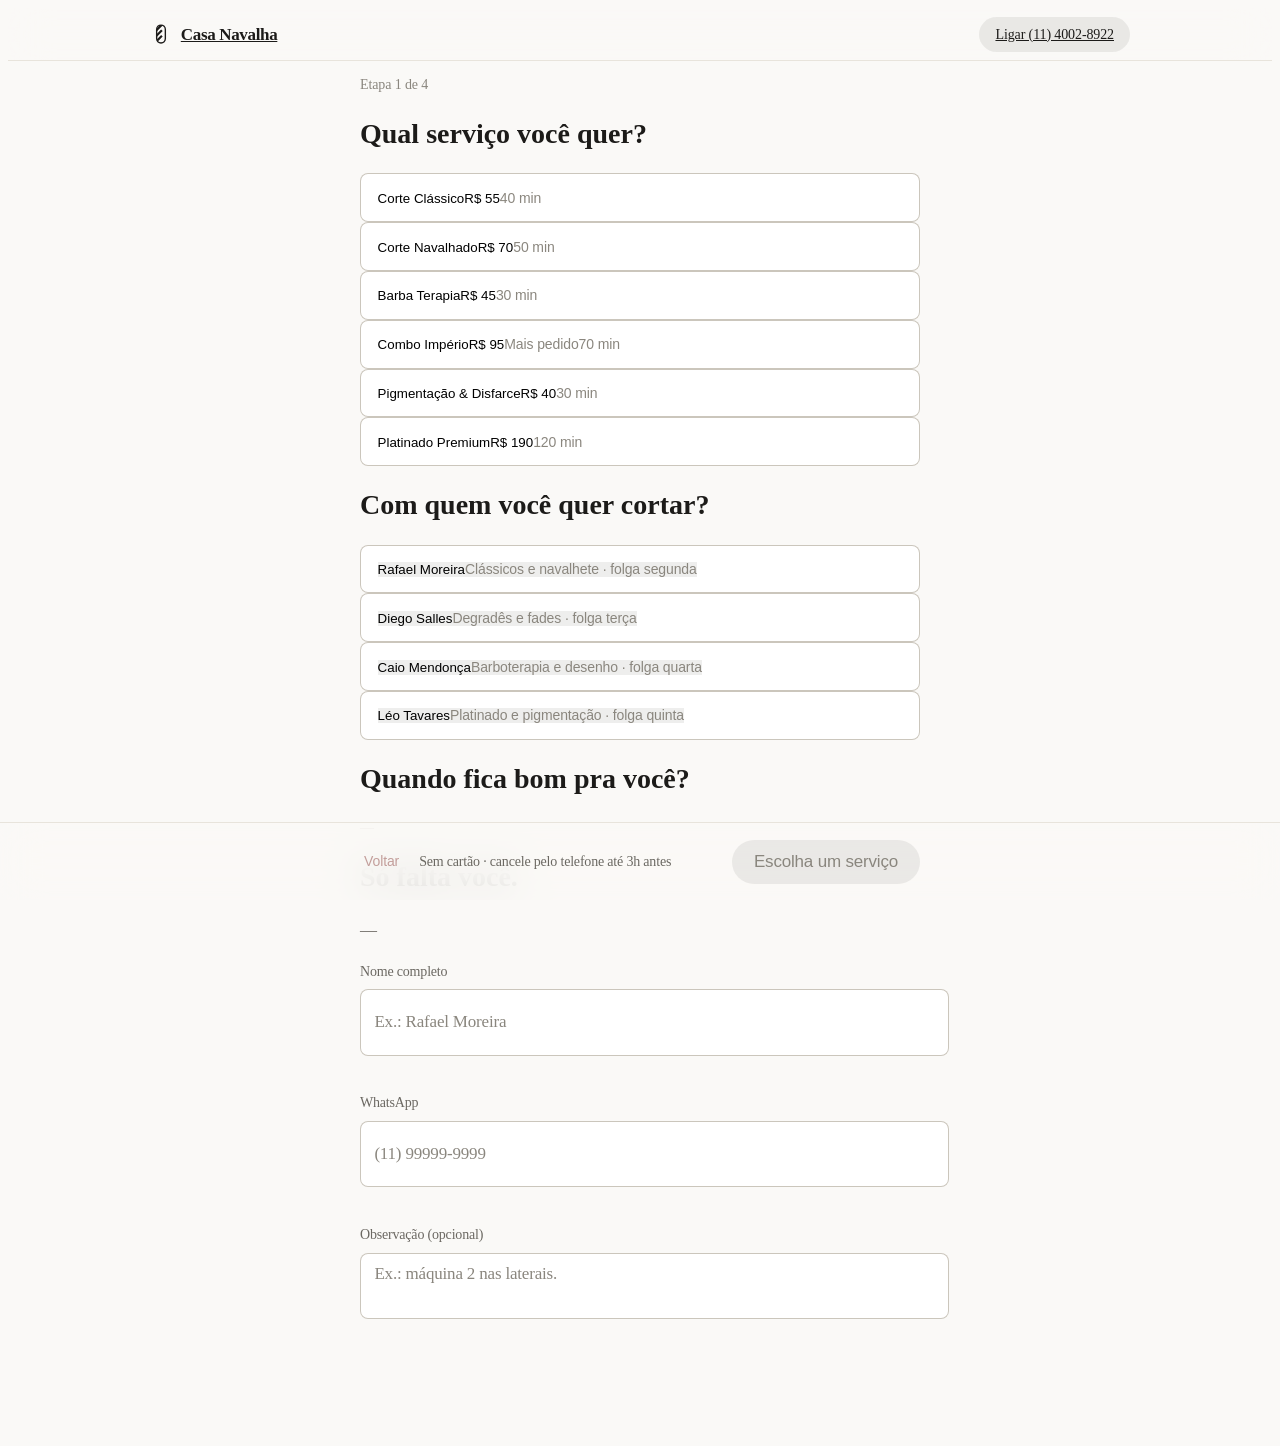
==== commit 442fe680: "Ajustes no layout e scripts do agendamento e dashboard" ====
--- a/agendar.html
+++ b/agendar.html
@@ -3,19 +3,19 @@
 <head>
 <meta charset="UTF-8" />
 <meta name="viewport" content="width=device-width, initial-scale=1, viewport-fit=cover" />
-<meta name="theme-color" content="#FBFAF8" />
+<meta name="theme-color" content="#FAF9F7" />
 
 <title>Agendar horário — Casa Navalha</title>
 <meta name="description" content="Reserve seu horário na Casa Navalha: escolha serviço, barbeiro, dia e hora." />
 <meta name="robots" content="noindex" />
 
-<link rel="icon" href="data:image/svg+xml,%3Csvg xmlns='http://www.w3.org/2000/svg' viewBox='0 0 64 64'%3E%3Crect width='64' height='64' fill='%23FBFAF8'/%3E%3Ctext x='32' y='44' font-family='Inter,Helvetica,sans-serif' font-size='30' font-weight='600' fill='%2316161A' text-anchor='middle'%3ECN%3C/text%3E%3C/svg%3E" />
+<link rel="icon" href="data:image/svg+xml,%3Csvg xmlns='http://www.w3.org/2000/svg' viewBox='0 0 24 24'%3E%3Cdefs%3E%3CclipPath id='p'%3E%3Crect x='7' y='2' width='10' height='20' rx='5'/%3E%3C/clipPath%3E%3C/defs%3E%3Crect width='24' height='24' fill='%23FAF9F7'/%3E%3Cg clip-path='url(%23p)' stroke='%238E2C26' stroke-width='2.6'%3E%3Cpath d='M1 14 13 2M1 20 13 8M1 26 13 14'/%3E%3C/g%3E%3Crect x='7' y='2' width='10' height='20' rx='5' fill='none' stroke='%238E2C26' stroke-width='1.5'/%3E%3C/svg%3E" />
 
-<!-- O agendamento não carrega a serifada: é um formulário, não
-     uma vitrine. Uma família só. -->
+<!-- UMA família no projeto inteiro. Inter com o eixo de OPTICAL SIZE
+     ligado: o equivalente livre da troca SF Pro Text / SF Pro Display. -->
 <link rel="preconnect" href="https://fonts.googleapis.com" />
 <link rel="preconnect" href="https://fonts.gstatic.com" crossorigin />
-<link href="https://fonts.googleapis.com/css2?family=Inter:wght@400;500;600&display=swap" rel="stylesheet" />
+<link href="https://fonts.googleapis.com/css2?family=Inter:opsz,wght@14..32,400;14..32,600&display=swap" rel="stylesheet" />
 
 <script src="https://cdn.tailwindcss.com"></script>
 <script>
@@ -24,7 +24,7 @@
     theme: {
       extend: {
         fontFamily: {
-          sans: ['Inter', 'system-ui', '-apple-system', 'Segoe UI', 'sans-serif']
+          sans: ['Inter', '-apple-system', 'BlinkMacSystemFont', '"Segoe UI"', 'Roboto', '"Helvetica Neue"', 'Arial', 'sans-serif']
         }
       }
     }
@@ -45,14 +45,23 @@
      ══════════════════════════════════════════════════════════════ -->
 <header class="topo">
   <div class="topo__interno">
-    <a href="index.html" class="marca">Casa Navalha</a>
+    <a href="index.html" class="marca" aria-label="Voltar ao site da Casa Navalha">
+      <svg class="marca__mark" width="22" height="22" viewBox="0 0 24 24" fill="none" aria-hidden="true">
+        <defs><clipPath id="cn-pole-agendar"><rect x="7.25" y="2.25" width="9.5" height="19.5" rx="4.75" /></clipPath></defs>
+        <g clip-path="url(#cn-pole-agendar)" stroke="currentColor" stroke-width="2.4">
+          <path d="M1 14 13 2M1 20 13 8M1 26 13 14" />
+        </g>
+        <rect x="7.25" y="2.25" width="9.5" height="19.5" rx="4.75" stroke="currentColor" stroke-width="1.5" />
+      </svg>
+      <span class="marca__nome">Casa Navalha</span>
+    </a>
     <a href="tel:+551140028922" class="btn tnum">Ligar (11) 4002-8922</a>
   </div>
 </header>
 
 <main class="shell shell--estreito com-barra pt-8">
 
-  <p class="rotulo" id="etapa-contador">Etapa 1 de 4</p>
+  <p class="fraco" id="etapa-contador">Etapa 1 de 4</p>
 
   <!-- ETAPA 1 · Serviço -->
   <section class="step mt-3" data-step="1" aria-label="Etapa 1: escolha do serviço">
@@ -139,12 +148,12 @@
 
   <div class="overlay__wrap">
     <div class="overlay__card p-6">
-      <p class="rotulo">Horário reservado</p>
+      <p class="apoio">Horário reservado</p>
       <p id="confirm-quando" class="t1 mt-1 tnum">—</p>
       <p id="confirm-detalhe" class="apoio mt-2">—</p>
 
       <p class="mt-5 pt-5 border-t" style="border-color:var(--line)">
-        <a id="confirm-mapa" href="#" target="_blank" rel="noopener" class="underline underline-offset-4">—</a>
+        <a id="confirm-mapa" href="#" target="_blank" rel="noopener" class="link">—</a>
       </p>
       <p class="fraco mt-1">Chegue 5 minutos antes.</p>
 
--- a/assets/css/styles.css
+++ b/assets/css/styles.css
@@ -3,48 +3,118 @@
    Usado por index.html (institucional) e agendar.html (reserva).
    O painel tem folha própria (assets/css/dashboard.css).
 
-   Direção visual: CLARO E NEUTRO.
-   Fundo off-white, texto quase preto, UM acento. O acento marca
-   a ação primária da tela — e nada mais. Antes ele aparecia
-   cerca de 25 vezes só no agendamento; um acento usado 25 vezes
-   não marca coisa nenhuma.
-
-   Duas famílias, no total do projeto:
-   - Inter em tudo, inclusive nos números;
-   - Cormorant Garamond só nos títulos do institucional, que é
-     onde a marca ainda precisa de uma voz. O painel e o
-     agendamento não carregam a serifada.
+   Direção visual: CLARO E NEUTRO, construído com o MÉTODO da Apple.
+   Os números vieram de medição no apple.com (CSS computado) e das
+   fontes medidas em canvas, não de estimativa.
+
+   ── O QUE FOI COPIADO, PORQUE É MÉTODO ────────────────────────
+   line-height de título   = corpo + 4px   (vale nos 13 degraus)
+   line-height de leitura  = corpo + 8px
+   rampa de tamanhos       12·14·17·19·21·24·28·32·40·48·56·64·80
+                           — nada de 15, 18, 22, 26
+   pesos                   só 400 e 600. A apple.com não usa 700.
+   botão                   raio 980px (pílula), 17px, padding 12/22
+   nav                     translúcida, saturate(1.8) blur(20px)
+   lista                   contêiner arredondado, separador RECUADO
+   foco                    halo do acento, não contorno duro
+   alvo de toque           44px
+
+   ── O QUE FOI TRADUZIDO, PORQUE COPIAR QUEBRARIA ──────────────
+   1. SF Pro é licenciada. Usamos Inter com o eixo OPTICAL SIZE —
+      medido: a Inter estreita 0,8% sozinha de 14px para 48px, que
+      é exatamente o trabalho da troca SF Pro Text → SF Pro Display.
+   2. TRACKING: a Apple usa -0.022em no corpo de 17px porque a SF
+      Pro Text é um desenho largo. A Inter já nasce apertada —
+      aplicar o mesmo número fecha demais. Usamos metade (-0.011em).
+      E o tracking POSITIVO que a Apple aplica de 19 a 32px é
+      compensação por usar o corte Display em corpo pequeno; com o
+      eixo opsz ligado isso é automático, então zeramos nessa faixa.
+      Copiar seria corrigir duas vezes.
+   3. CINZA: os neutros da Apple são AZULADOS (#F5F5F7 tem B > R).
+      Uma barbearia é um ambiente quente — couro, madeira, âmbar.
+      Misturar as duas famílias faz o off-white parecer encardido.
+      A rampa aqui é quente, casada por luminância.
+   4. ACENTO: calculado o contraste de branco sobre cada acento de
+      sistema da Apple — systemBlue 4,02:1, Red 3,55:1, Teal 2,57:1,
+      Green 2,22:1. Só o Indigo passa, e indigo é a cor "app de
+      banco". Até o #0071E3 do botão da apple.com dá só 4,70:1.
+      Este acento (#8E2C26, vinho de poste de barbeiro) dá 8,27:1
+      com texto branco — sobra margem para ele aparecer pequeno.
+   5. CAIXA ALTA: nenhum token da apple.com usa text-transform.
+      O eyebrow deles é um título de 21/24px em caixa normal. Os
+      rótulos de seção viraram títulos de verdade.
    ============================================================ */
 
 :root {
   color-scheme: light;
 
-  /* Superfícies */
-  --paper:    #FBFAF8;
-  --surface:  #FFFFFF;
-  --sunken:   #F4F2EE;
-
-  /* Traços */
-  --line:     #E5E2DC;
-  --line-2:   #CFCBC3;
-
-  /* Texto — três degraus, e só três */
-  --ink:      #16161A;
-  --ink-2:    #55534E;
-  --ink-3:    #8A8781;
-
-  /* Acento único */
-  --accent:       #1F5C4C;
-  --accent-hover: #17483B;
-  --on-accent:    #FFFFFF;
-
-  /* Escala tipográfica — quatro degraus */
-  --t1: clamp(1.75rem, 4.5vw, 2.5rem);   /* título de página / herói */
-  --t2: 1.125rem;                        /* título de bloco */
-  --t3: 1rem;                            /* corpo */
-  --t4: 0.8125rem;                       /* rótulo e apoio */
-
-  --ease: cubic-bezier(0.22, 0.61, 0.36, 1);
+  /* ---- Superfícies: rampa quente, casada por luminância ---- */
+  --paper:    #FAF9F7;   /* fundo da página */
+  --surface:  #FFFFFF;   /* cartões e listas */
+  --sunken:   #F4F2EC;   /* áreas recuadas */
+  --fill:     rgba(118, 114, 106, 0.12);   /* trilhos, chips, campos */
+  --fill-2:   rgba(120, 116, 108, 0.18);
+
+  /* ---- Traços ---- */
+  --line:     #E8E4DC;
+  --line-2:   #CBC6BC;
+
+  /* ---- Texto: três degraus, todos acima de 4,5:1 ---- */
+  --ink:      #1C1B19;   /* 16,9:1 no branco */
+  --ink-2:    #6B6862;   /* 5,55:1 — secundário */
+  --ink-3:    #8A867E;   /* 3,9:1 — só letra miúda, nunca frase longa */
+
+  /* ---- Acento único ---- */
+  --accent:        #8E2C26;   /* branco em cima: 8,27:1 */
+  --accent-hover:  #9C332C;   /* MAIS CLARO no hover — convenção da Apple */
+  --accent-active: #7A2520;   /* e mais escuro no active */
+  --accent-text:   #7A2520;   /* o mesmo hue, escurecido, quando é TEXTO */
+  --accent-tint:   #F1E6E5;   /* 12% — seleção e realce */
+  --on-accent:     #FFFFFF;
+  --focus:         rgba(142, 44, 38, 0.35);
+
+  /* ---- Rampa tipográfica: só degraus da escada da Apple ---- */
+  --t-display: 3.5rem;      /* 56px — cai para 48 e 40 nos breakpoints */
+  --t1: 1.75rem;            /* 28px */
+  --t2: 1.3125rem;          /* 21px */
+  --t3: 1.0625rem;          /* 17px — corpo */
+  --t4: 0.875rem;           /* 14px — apoio */
+
+  /* ---- Line-height como fórmula, não como tabela ---- */
+  --lh-titulo: calc(1em + 4px);
+  --lh-corpo:  calc(1em + 8px);
+  --lh-denso:  calc(1em + 6px);
+  --lh-botao:  calc(1em + 3px);
+
+  /* ---- Tracking calibrado para a Inter (metade do da SF Pro) ---- */
+  --tr-56: -0.005em;
+  --tr-48: -0.003em;
+  --tr-40:  0em;      /* de 19 a 40px o eixo opsz já resolve */
+  --tr-17: -0.011em;
+  --tr-14: -0.008em;
+
+  /* ---- Raios ---- */
+  --r-pill: 980px;
+  --r-lg:   12px;
+  --r-md:   8px;
+  --r-sm:   6px;
+
+  /* ---- Métrica de layout ---- */
+  --shell:  980px;   /* a largura clássica de conteúdo da Apple */
+  --prosa:  692px;
+  --gutter: 20px;
+  --secao-py: 80px;
+
+  --ease: cubic-bezier(0.28, 0.11, 0.32, 1);
+}
+
+/* Breakpoints da Apple: 1068px e 734px. Degraus na mesma rampa,
+   em vez de clamp()/vw — mais previsível e sem build.          */
+@media (max-width: 1068px) {
+  :root { --t-display: 3rem; --secao-py: 64px; }   /* 48px */
+}
+@media (max-width: 734px) {
+  :root { --t-display: 2.5rem; --secao-py: 48px; } /* 40px */
 }
 
 /* ---------- Base ---------- */
@@ -55,216 +125,270 @@
   background: var(--paper);
   color: var(--ink);
   font-size: var(--t3);
-  line-height: 1.5;
+  line-height: var(--lh-corpo);
+  letter-spacing: var(--tr-17);
   overflow-x: hidden;
-}
+  -webkit-font-smoothing: antialiased;
+  -moz-osx-font-smoothing: grayscale;
+}
+
+/* O eixo optical size é o que faz a Inter apertar os traços em
+   corpo grande e abrir em corpo pequeno — o mesmo trabalho que a
+   Apple faz trocando SF Pro Text por SF Pro Display. Se o
+   navegador ignorar, a Inter trava no corte Text: os títulos ficam
+   levemente largos e nada mais quebra, porque a hierarquia se
+   sustenta em peso e tamanho.                                   */
+body, input, select, textarea, button { font-optical-sizing: auto; }
 
 .tnum { font-variant-numeric: tabular-nums; }
 
 ::-webkit-scrollbar { width: 10px; height: 10px; }
-::-webkit-scrollbar-track { background: var(--paper); }
-::-webkit-scrollbar-thumb { background: var(--line-2); border: 2px solid var(--paper); border-radius: 8px; }
-::-webkit-scrollbar-thumb:hover { background: var(--ink-3); }
+::-webkit-scrollbar-track { background: transparent; }
+::-webkit-scrollbar-thumb { background: rgba(0, 0, 0, 0.2); border: 3px solid transparent; background-clip: content-box; border-radius: 8px; }
+::-webkit-scrollbar-thumb:hover { background: rgba(0, 0, 0, 0.32); background-clip: content-box; }
 
 .no-scrollbar { scrollbar-width: none; -ms-overflow-style: none; }
 .no-scrollbar::-webkit-scrollbar { display: none; }
 
-:focus-visible { outline: 2px solid var(--accent); outline-offset: 3px; }
-
-section[id] { scroll-margin-top: 80px; }
+/* Anel de foco: halo do acento, não contorno duro */
+:focus-visible { outline: none; box-shadow: 0 0 0 4px var(--focus); border-radius: var(--r-sm); }
+
+section[id] { scroll-margin-top: 72px; }
 body.is-locked { overflow: hidden; }
 
 /* ---------- Tipografia ---------- */
 
-/* Serifada só aqui: título de página e de bloco no institucional */
-.serif {
-  font-family: 'Cormorant Garamond', Georgia, serif;
+.t-display {
+  font-size: var(--t-display);
   font-weight: 600;
-  letter-spacing: -0.01em;
-}
-
-.t1 { font-size: var(--t1); line-height: 1.1; }
-.t2 { font-size: var(--t2); font-weight: 600; line-height: 1.3; }
-
-/* Rótulo curto — único lugar com caixa alta e letter-spacing.
-   Nunca numa frase.                                          */
-.rotulo {
-  font-size: var(--t4);
-  font-weight: 600;
-  letter-spacing: 0.08em;
-  text-transform: uppercase;
-  color: var(--ink-3);
-}
+  line-height: var(--lh-titulo);
+  letter-spacing: var(--tr-56);
+}
+@media (max-width: 1068px) { .t-display { letter-spacing: var(--tr-48); } }
+@media (max-width: 734px)  { .t-display { letter-spacing: var(--tr-40); } }
+
+.t1 { font-size: var(--t1); font-weight: 600; line-height: var(--lh-titulo); letter-spacing: var(--tr-40); }
+.t2 { font-size: var(--t2); font-weight: 600; line-height: var(--lh-titulo); letter-spacing: var(--tr-40); }
 
 .apoio { color: var(--ink-2); }
-.fraco { color: var(--ink-3); font-size: var(--t4); }
-
-/* ---------- Botões ---------- */
+.fraco { color: var(--ink-3); font-size: var(--t4); line-height: var(--lh-denso); letter-spacing: var(--tr-14); }
+
+/* ---------- Marca ---------- */
+
+.marca { display: inline-flex; align-items: center; gap: 0.55rem; color: var(--ink); }
+.marca__mark { display: block; flex-shrink: 0; }
+.marca__nome { font-size: var(--t3); font-weight: 600; letter-spacing: -0.02em; }
+
+/* ---------- Botões ----------
+   Pílula. Medidas conferidas no apple.com: o botão secundário é
+   14px com padding 9/16; o primário é 17px com padding 12/22 e
+   fecha em 44px de altura, que é o alvo mínimo do HIG.        */
 
 .btn {
   display: inline-flex;
   align-items: center;
   justify-content: center;
-  gap: 0.5rem;
-  padding: 0.7rem 1.1rem;
-  border: 1px solid var(--line-2);
-  background: var(--surface);
-  color: var(--ink-2);
+  gap: 0.4rem;
+  padding: 9px 16px;
+  border: 0;
+  border-radius: var(--r-pill);
+  background: var(--fill);
+  color: var(--ink);
   font-size: var(--t4);
-  font-weight: 500;
+  font-weight: 400;
+  line-height: var(--lh-botao);
+  letter-spacing: var(--tr-14);
   white-space: nowrap;
-  transition: border-color 0.18s var(--ease), color 0.18s var(--ease);
-}
-.btn:hover { color: var(--ink); border-color: var(--ink-3); }
-.btn:disabled { opacity: 0.4; pointer-events: none; }
+  transition: background 0.2s var(--ease), opacity 0.2s var(--ease);
+}
+.btn:hover { background: var(--fill-2); }
+.btn:disabled { opacity: 0.42; pointer-events: none; }
 
 /* AÇÃO PRIMÁRIA — o único elemento com o acento em cada tela */
 .btn--primary {
+  padding: 12px 22px;
   background: var(--accent);
-  border-color: var(--accent);
   color: var(--on-accent);
-  font-weight: 600;
   font-size: var(--t3);
-  padding: 0.8rem 1.4rem;
-}
-.btn--primary:hover { background: var(--accent-hover); border-color: var(--accent-hover); }
-/* Desabilitado precisa DIZER o que falta, não ser uma placa apagada:
-   o rótulo do botão é trocado por instrução em booking.js.        */
-.btn--primary:disabled { background: var(--sunken); border-color: var(--line-2); color: var(--ink-3); }
-
+  letter-spacing: var(--tr-17);
+}
+.btn--primary:hover  { background: var(--accent-hover); }
+.btn--primary:active { background: var(--accent-active); }
+/* Desabilitado NÃO usa opacity: branco a 42% sobre o acento cai
+   para ~2,9:1 e fica ilegível. Troca de superfície em vez disso —
+   e o rótulo do botão diz o que falta (ver booking.js).        */
+.btn--primary:disabled { background: var(--fill); color: var(--ink-3); opacity: 1; }
+
+/* Ação secundária como texto: o padrão de link da Apple, no mesmo
+   hue do acento, escurecido para funcionar como texto.         */
 .btn--quiet {
-  border-color: transparent;
+  padding: 9px 4px;
   background: transparent;
-  color: var(--ink-2);
-  text-decoration: underline;
-  text-underline-offset: 3px;
-  padding: 0.7rem 0.4rem;
-}
-.btn--quiet:hover { color: var(--ink); }
-
-/* ---------- Cabeçalho do site ---------- */
+  color: var(--accent-text);
+}
+.btn--quiet:hover { background: transparent; opacity: 0.7; }
+
+.link { color: var(--accent-text); }
+.link:hover { opacity: 0.7; }
+
+/* ---------- Cabeçalho translúcido ---------- */
 
 .topo {
   position: sticky;
   top: 0;
   z-index: 40;
+  /* Fundo sólido primeiro: sem backdrop-filter o texto não pode
+     ficar sobre o conteúdo rolando.                            */
   background: var(--paper);
+  background: rgba(250, 249, 247, 0.72);
+  -webkit-backdrop-filter: saturate(1.8) blur(20px);
+  backdrop-filter: saturate(1.8) blur(20px);
   border-bottom: 1px solid var(--line);
 }
 .topo__interno {
-  max-width: 1000px;
+  max-width: var(--shell);
   margin: 0 auto;
-  padding: 0 1.25rem;
-  height: 62px;
+  padding: 0 var(--gutter);
+  min-height: 52px;
   display: flex;
   align-items: center;
   justify-content: space-between;
   gap: 1rem;
 }
-.marca { font-weight: 600; font-size: var(--t3); color: var(--ink); }
-
-.shell { max-width: 1000px; margin: 0 auto; padding: 0 1.25rem; }
-.shell--estreito { max-width: 640px; }
+
+.shell { max-width: var(--shell); margin: 0 auto; padding: 0 var(--gutter); }
+.shell--estreito { max-width: 560px; }
+.prosa { max-width: var(--prosa); }
+
+/* ---------- Cartão / lista agrupada ----------
+   Padrão de lista da Apple: nenhuma caixa em volta de cada linha,
+   separador RECUADO até onde o conteúdo começa, e o contêiner
+   arredondado dando a forma do conjunto.                       */
+
+.card {
+  background: var(--surface);
+  border-radius: var(--r-lg);
+  overflow: hidden;
+  box-shadow: 0 1px 3px rgba(0, 0, 0, 0.04);
+}
+
+.lista > * { position: relative; }
+.lista > * + *::before {
+  content: '';
+  position: absolute;
+  top: 0;
+  left: var(--recuo, 20px);
+  right: 0;
+  height: 1px;
+  background: var(--line);
+}
 
 /* ---------- Institucional ---------- */
 
-.secao { padding: 3.5rem 0; border-top: 1px solid var(--line); }
-.secao:first-of-type { border-top: 0; }
-
-/* Linha de serviço: a informação herói do institucional.
-   Nome, uma linha de diferença, preço e duração — e a linha
-   inteira leva ao agendamento com o serviço pré-escolhido.  */
+.secao { padding: var(--secao-py) 0 calc(var(--secao-py) * 0.6); }
+.bloco { padding-bottom: 2.5rem; }
+.bloco__titulo { margin-bottom: 0.75rem; }
+
+/* Linha de serviço: a informação herói do institucional. */
 .svc-linha {
   display: grid;
   grid-template-columns: 1fr auto;
-  gap: 0.25rem 1.5rem;
+  gap: 0.1rem 1.5rem;
   align-items: baseline;
-  padding: 1.1rem 0;
-  border-bottom: 1px solid var(--line);
-}
-.svc-linha:last-child { border-bottom: 0; }
-.svc-linha:hover .svc-linha__nome { text-decoration: underline; text-underline-offset: 3px; }
-.svc-linha__nome  { font-weight: 500; }
-.svc-linha__preco { font-size: var(--t2); font-weight: 600; font-variant-numeric: tabular-nums; }
-.svc-linha__desc  { grid-column: 1; color: var(--ink-2); font-size: var(--t4); }
-.svc-linha__dur   { grid-column: 2; text-align: right; color: var(--ink-3); font-size: var(--t4); }
-
-/* Barbeiro: foto pequena, nome, especialidade e folga.
-   A folga fica porque no agendamento o motivo de um dia
-   bloqueado só existe como tooltip — que não abre no toque. */
-.barbeiro { display: flex; gap: 1rem; align-items: flex-start; padding: 1rem 0; border-bottom: 1px solid var(--line); }
-.barbeiro:last-child { border-bottom: 0; }
+  padding: 1.15rem 20px;
+  transition: background 0.15s var(--ease);
+}
+.svc-linha:hover { background: var(--sunken); }
+.svc-linha__nome  { font-weight: 600; letter-spacing: var(--tr-17); }
+.svc-linha__preco { font-size: var(--t2); font-weight: 600; font-variant-numeric: tabular-nums; letter-spacing: var(--tr-40); }
+.svc-linha__desc  { grid-column: 1; color: var(--ink-2); font-size: var(--t4); line-height: var(--lh-denso); }
+.svc-linha__dur   { grid-column: 2; text-align: right; color: var(--ink-2); font-size: var(--t4); font-variant-numeric: tabular-nums; }
+
+.barbeiro {
+  display: flex;
+  gap: 1rem;
+  align-items: center;
+  padding: 0.9rem 20px;
+  transition: background 0.15s var(--ease);
+}
+.barbeiro:hover { background: var(--sunken); }
 .barbeiro__foto {
-  width: 56px; height: 56px;
+  width: 52px; height: 52px;
   flex-shrink: 0;
+  border-radius: 50%;
   object-fit: cover;
-  filter: grayscale(1);
-  background: var(--sunken);
-}
-
-.galeria { display: grid; grid-template-columns: repeat(3, 1fr); gap: 0.75rem; }
-.galeria img { width: 100%; aspect-ratio: 1; object-fit: cover; background: var(--sunken); filter: grayscale(1); }
-@media (max-width: 640px) { .galeria { grid-template-columns: 1fr; } }
-
-.rodape { border-top: 1px solid var(--line); padding: 1.75rem 0; color: var(--ink-3); font-size: var(--t4); }
+  background: var(--fill);
+}
+
+.galeria { display: grid; grid-template-columns: repeat(3, 1fr); gap: 1rem; }
+.galeria img { width: 100%; aspect-ratio: 4 / 5; object-fit: cover; border-radius: var(--r-lg); background: var(--fill); }
+@media (max-width: 734px) { .galeria { grid-template-columns: 1fr; } }
+
+.rodape { margin-top: 2rem; padding: 2rem 0 2.5rem; color: var(--ink-2); font-size: var(--t4); border-top: 1px solid var(--line); }
 
 /* ---------- Fluxo de agendamento ---------- */
 
-/* A pergunta da etapa — uma linha, em peso, não em caixa alta */
-.pergunta { font-size: var(--t2); font-weight: 600; }
-
-/* Opção selecionável (serviço, barbeiro).
-   Seleção é traço em tinta, não cor: o acento é da ação.   */
+.pergunta { font-size: var(--t1); font-weight: 600; line-height: var(--lh-titulo); letter-spacing: var(--tr-40); }
+
+/* Opção selecionável. A Apple marca escolha com o acento e um
+   preenchimento leve — não com borda preta.                  */
 .opt {
   display: block;
   width: 100%;
   text-align: left;
-  padding: 0.9rem 1rem;
-  border: 1px solid var(--line-2);
-  background: var(--surface);
-  transition: border-color 0.18s var(--ease), box-shadow 0.18s var(--ease);
-}
-.opt:hover:not(:disabled) { border-color: var(--ink-3); }
-.opt.is-selected { border-color: var(--ink); box-shadow: inset 0 0 0 1px var(--ink); }
-.opt:disabled { opacity: 0.4; cursor: not-allowed; }
-
-/* Chip de data (faixa horizontal rolável) */
+  padding: 0.9rem 1.1rem;
+  border: 0;
+  border-radius: var(--r-md);
+  background: var(--surface);
+  box-shadow: inset 0 0 0 1px var(--line-2);
+  transition: box-shadow 0.18s var(--ease), background 0.18s var(--ease);
+}
+.opt:hover:not(:disabled) { box-shadow: inset 0 0 0 1px var(--ink-3); }
+.opt.is-selected { box-shadow: inset 0 0 0 2px var(--accent); background: var(--accent-tint); }
+.opt:disabled { opacity: 0.42; cursor: not-allowed; }
+
+/* Chip de data */
 .day-chip {
   flex-shrink: 0;
   scroll-snap-align: start;
-  width: 58px;
+  width: 62px;
   padding: 0.6rem 0;
   text-align: center;
-  border: 1px solid var(--line-2);
-  background: var(--surface);
-  color: var(--ink-2);
-  transition: border-color 0.18s var(--ease);
-}
-.day-chip:hover:not(:disabled) { border-color: var(--ink-3); }
-.day-chip.is-selected { background: var(--ink); border-color: var(--ink); color: var(--paper); }
+  border: 0;
+  border-radius: var(--r-md);
+  background: var(--surface);
+  box-shadow: inset 0 0 0 1px var(--line-2);
+  color: var(--ink);
+  transition: box-shadow 0.18s var(--ease), background 0.18s var(--ease);
+}
+.day-chip:hover:not(:disabled) { box-shadow: inset 0 0 0 1px var(--ink-3); }
+.day-chip.is-selected { background: var(--accent); box-shadow: none; color: var(--on-accent); }
 .day-chip.is-selected .day-chip__dow,
-.day-chip.is-selected .day-chip__mes { color: rgba(251, 250, 248, 0.7); }
+.day-chip.is-selected .day-chip__mes { color: rgba(255, 255, 255, 0.78); }
 .day-chip:disabled { opacity: 0.35; cursor: not-allowed; }
-.day-chip__dow { display: block; font-size: var(--t4); color: var(--ink-3); }
-.day-chip__num { display: block; font-size: var(--t2); font-weight: 600; line-height: 1.2; font-variant-numeric: tabular-nums; }
+.day-chip__dow { display: block; font-size: var(--t4); color: var(--ink-2); }
+.day-chip__num { display: block; font-size: var(--t2); font-weight: 600; line-height: var(--lh-titulo); font-variant-numeric: tabular-nums; }
 /* O mês aparece só no primeiro chip de cada mês: a janela é de 21
    dias e cruza a virada, então some-lo por inteiro faria alguém
    marcar 3 de outubro achando que era 3 de setembro.            */
-.day-chip__mes { display: block; font-size: var(--t4); color: var(--ink-3); min-height: 1.2em; }
+.day-chip__mes { display: block; font-size: var(--t4); color: var(--ink-2); min-height: 1.2em; }
 
 /* Horário */
 .slot {
+  min-height: 44px;   /* alvo mínimo de toque do HIG */
   padding: 0.6rem 0.25rem;
-  border: 1px solid var(--line-2);
-  background: var(--surface);
+  border: 0;
+  border-radius: var(--r-md);
+  background: var(--surface);
+  box-shadow: inset 0 0 0 1px var(--line-2);
   color: var(--ink);
   font-size: var(--t4);
   font-variant-numeric: tabular-nums;
-  transition: border-color 0.18s var(--ease);
-}
-.slot:hover:not(:disabled) { border-color: var(--ink-3); }
-.slot.is-selected { background: var(--ink); border-color: var(--ink); color: var(--paper); font-weight: 600; }
-.slot:disabled { background: var(--sunken); border-color: var(--sunken); color: var(--ink-3); cursor: not-allowed; }
+  transition: box-shadow 0.18s var(--ease), background 0.18s var(--ease);
+}
+.slot:hover:not(:disabled) { box-shadow: inset 0 0 0 1px var(--ink-3); }
+.slot.is-selected { background: var(--accent); box-shadow: none; color: var(--on-accent); font-weight: 600; }
+.slot:disabled { background: var(--fill); box-shadow: none; color: var(--ink-3); cursor: not-allowed; }
 
 /* ---------- Formulário ---------- */
 
@@ -272,26 +396,30 @@
 
 .field {
   width: 100%;
-  padding: 0.75rem 0.9rem;
-  background: var(--surface);
-  border: 1px solid var(--line-2);
-  border-radius: 0;
+  min-height: 44px;
+  padding: 0.7rem 0.9rem;
+  background: var(--surface);
+  border: 0;
+  border-radius: var(--r-md);
+  box-shadow: inset 0 0 0 1px var(--line-2);
   color: var(--ink);
   font-size: var(--t3);
   font-family: inherit;
-  transition: border-color 0.18s var(--ease);
+  letter-spacing: var(--tr-17);
+  transition: box-shadow 0.18s var(--ease);
 }
 .field::placeholder { color: var(--ink-3); }
-.field:focus { outline: none; border-color: var(--ink); box-shadow: inset 0 0 0 1px var(--ink); }
-
-/* Erro sem segunda cor: traço em tinta e mensagem em peso 600 */
-.field.has-error { border-color: var(--ink); box-shadow: inset 0 0 0 1px var(--ink); }
+.field:focus { outline: none; box-shadow: inset 0 0 0 2px var(--accent); }
+
+/* Erro: o acento É o estado crítico pela regra do projeto, então
+   aqui ele aparece legitimamente — mesmo hue, escurecido no texto. */
+.field.has-error { box-shadow: inset 0 0 0 2px var(--accent); }
 .field-error {
   min-height: 1rem;
   margin-top: 0.3rem;
   font-size: var(--t4);
   font-weight: 600;
-  color: var(--ink);
+  color: var(--accent-text);
   opacity: 0;
 }
 .field-error.is-visible { opacity: 1; }
@@ -306,9 +434,8 @@
 
 /* ---------- Barra de ação do agendamento ----------
    O botão de avanço era inline no cartão e saía da tela no celular
-   enquanto o cliente rolava 21 datas e 22 horários — enquanto a
-   barra fixa gastava o melhor espaço do aparelho com um resumo
-   passivo. Agora o espaço é da AÇÃO, e o resumo é a legenda dela. */
+   enquanto o cliente rolava 21 datas e 22 horários. Agora o espaço
+   é da AÇÃO, e o resumo é a legenda dela.                        */
 
 .acao-barra {
   position: fixed;
@@ -316,17 +443,22 @@
   left: 0;
   right: 0;
   z-index: 30;
-  background: var(--surface);
+  background: var(--paper);
+  background: rgba(250, 249, 247, 0.82);
+  -webkit-backdrop-filter: saturate(1.8) blur(20px);
+  backdrop-filter: saturate(1.8) blur(20px);
   border-top: 1px solid var(--line);
+  padding-bottom: env(safe-area-inset-bottom);
 }
 .acao-barra__interno {
-  max-width: 640px;
+  max-width: 560px;
   margin: 0 auto;
-  padding: 0.7rem 1.25rem;
+  padding: 0.75rem var(--gutter);
   display: flex;
   align-items: center;
   gap: 1rem;
 }
+
 /* O resumo é legenda: uma linha só, sempre. Se não couber, corta —
    nunca vira um parágrafo empurrando a ação para fora da tela.   */
 .acao-barra__resumo {
@@ -341,15 +473,15 @@
 .acao-barra__resumo strong { color: var(--ink); font-weight: 600; }
 
 /* Espaço para a barra não cobrir o fim do conteúdo */
-.com-barra { padding-bottom: 6rem; }
+.com-barra { padding-bottom: 7rem; }
 
 /* No celular a barra empilha: legenda em cima, ação embaixo em
    largura cheia — é o alvo mais importante do aparelho.        */
 @media (max-width: 560px) {
-  .acao-barra__interno { flex-wrap: wrap; gap: 0.5rem 0.75rem; }
+  .acao-barra__interno { flex-wrap: wrap; gap: 0.5rem 0.75rem; padding: 0.7rem 1.25rem; }
   .acao-barra__resumo { order: -1; flex: 1 0 100%; }
   .acao-barra__interno .btn--primary { flex: 1; }
-  .com-barra { padding-bottom: 9rem; }
+  .com-barra { padding-bottom: 10rem; }
 }
 
 /* ---------- Estado vazio de horários ---------- */
@@ -360,14 +492,15 @@
   text-align: center;
   color: var(--ink-2);
   font-size: var(--t4);
-  border: 1px dashed var(--line-2);
+  background: var(--surface);
+  border-radius: var(--r-md);
 }
 
 /* ---------- Modal ---------- */
 
 .overlay { position: fixed; inset: 0; z-index: 60; }
 .overlay.hidden { display: none; }
-.overlay__backdrop { position: absolute; inset: 0; background: rgba(22, 22, 26, 0.35); }
+.overlay__backdrop { position: absolute; inset: 0; background: rgba(28, 27, 25, 0.28); -webkit-backdrop-filter: blur(4px); backdrop-filter: blur(4px); }
 .overlay__wrap { position: relative; height: 100%; display: grid; place-items: center; padding: 1rem; overflow-y: auto; }
 .overlay__card {
   position: relative;
@@ -375,25 +508,28 @@
   max-width: 26rem;
   margin: auto;
   background: var(--surface);
-  border: 1px solid var(--line-2);
-  box-shadow: 0 24px 60px -30px rgba(22, 22, 26, 0.35);
+  border-radius: var(--r-lg);
+  box-shadow: rgba(0, 0, 0, 0.22) 3px 5px 30px 0;
 }
 
 /* ---------- Toasts ---------- */
 
 .toast {
-  padding: 0.75rem 1rem;
-  background: var(--ink);
-  color: var(--paper);
+  padding: 0.8rem 1rem;
+  background: rgba(28, 27, 25, 0.92);
+  -webkit-backdrop-filter: blur(20px);
+  backdrop-filter: blur(20px);
+  color: #fff;
+  border-radius: var(--r-md);
   font-size: var(--t4);
-  box-shadow: 0 16px 36px -20px rgba(22, 22, 26, 0.6);
+  box-shadow: 0 16px 36px -20px rgba(0, 0, 0, 0.6);
   pointer-events: auto;
 }
 .toast.is-out { opacity: 0; transition: opacity 0.2s; }
 
 /* ---------- Imagem que falhou ---------- */
 
-.img-fallback { background: var(--sunken) !important; }
+.img-fallback { background: var(--fill) !important; }
 
 /* ---------- Movimento reduzido ---------- */
 
